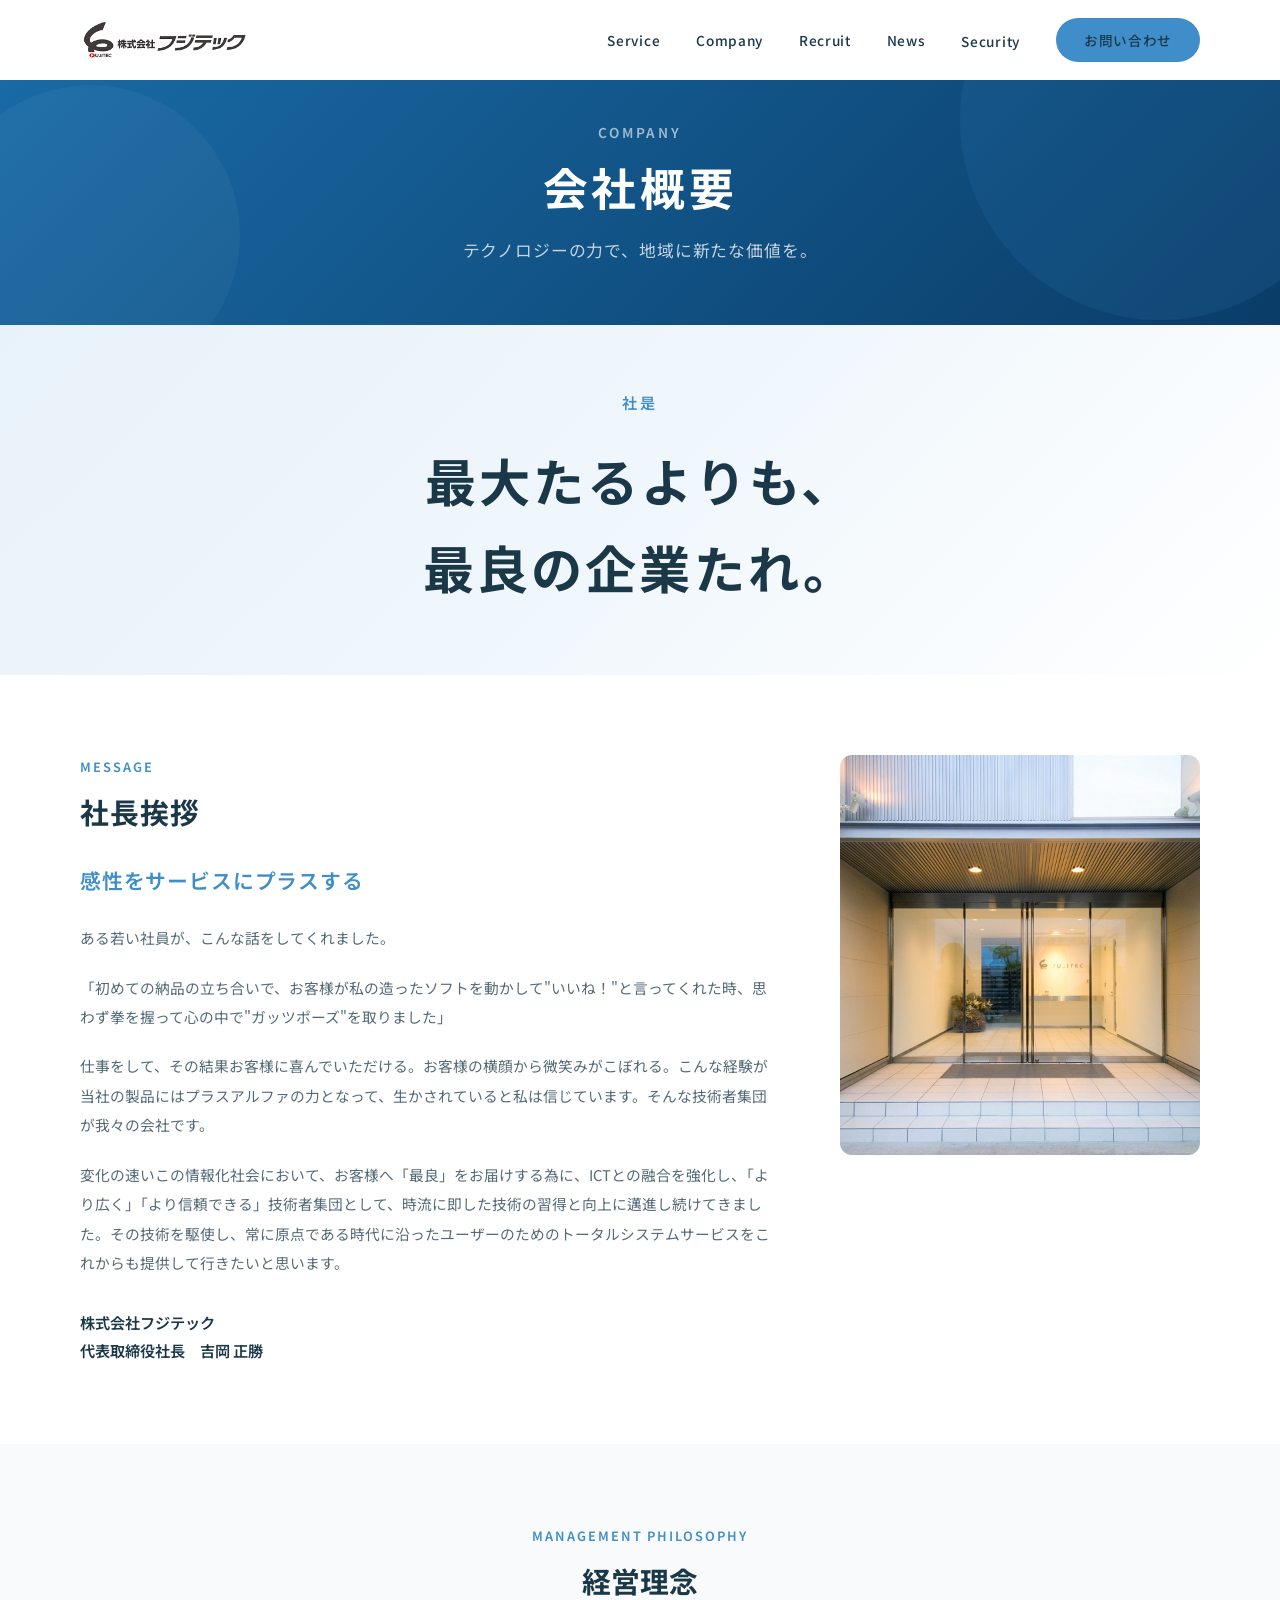
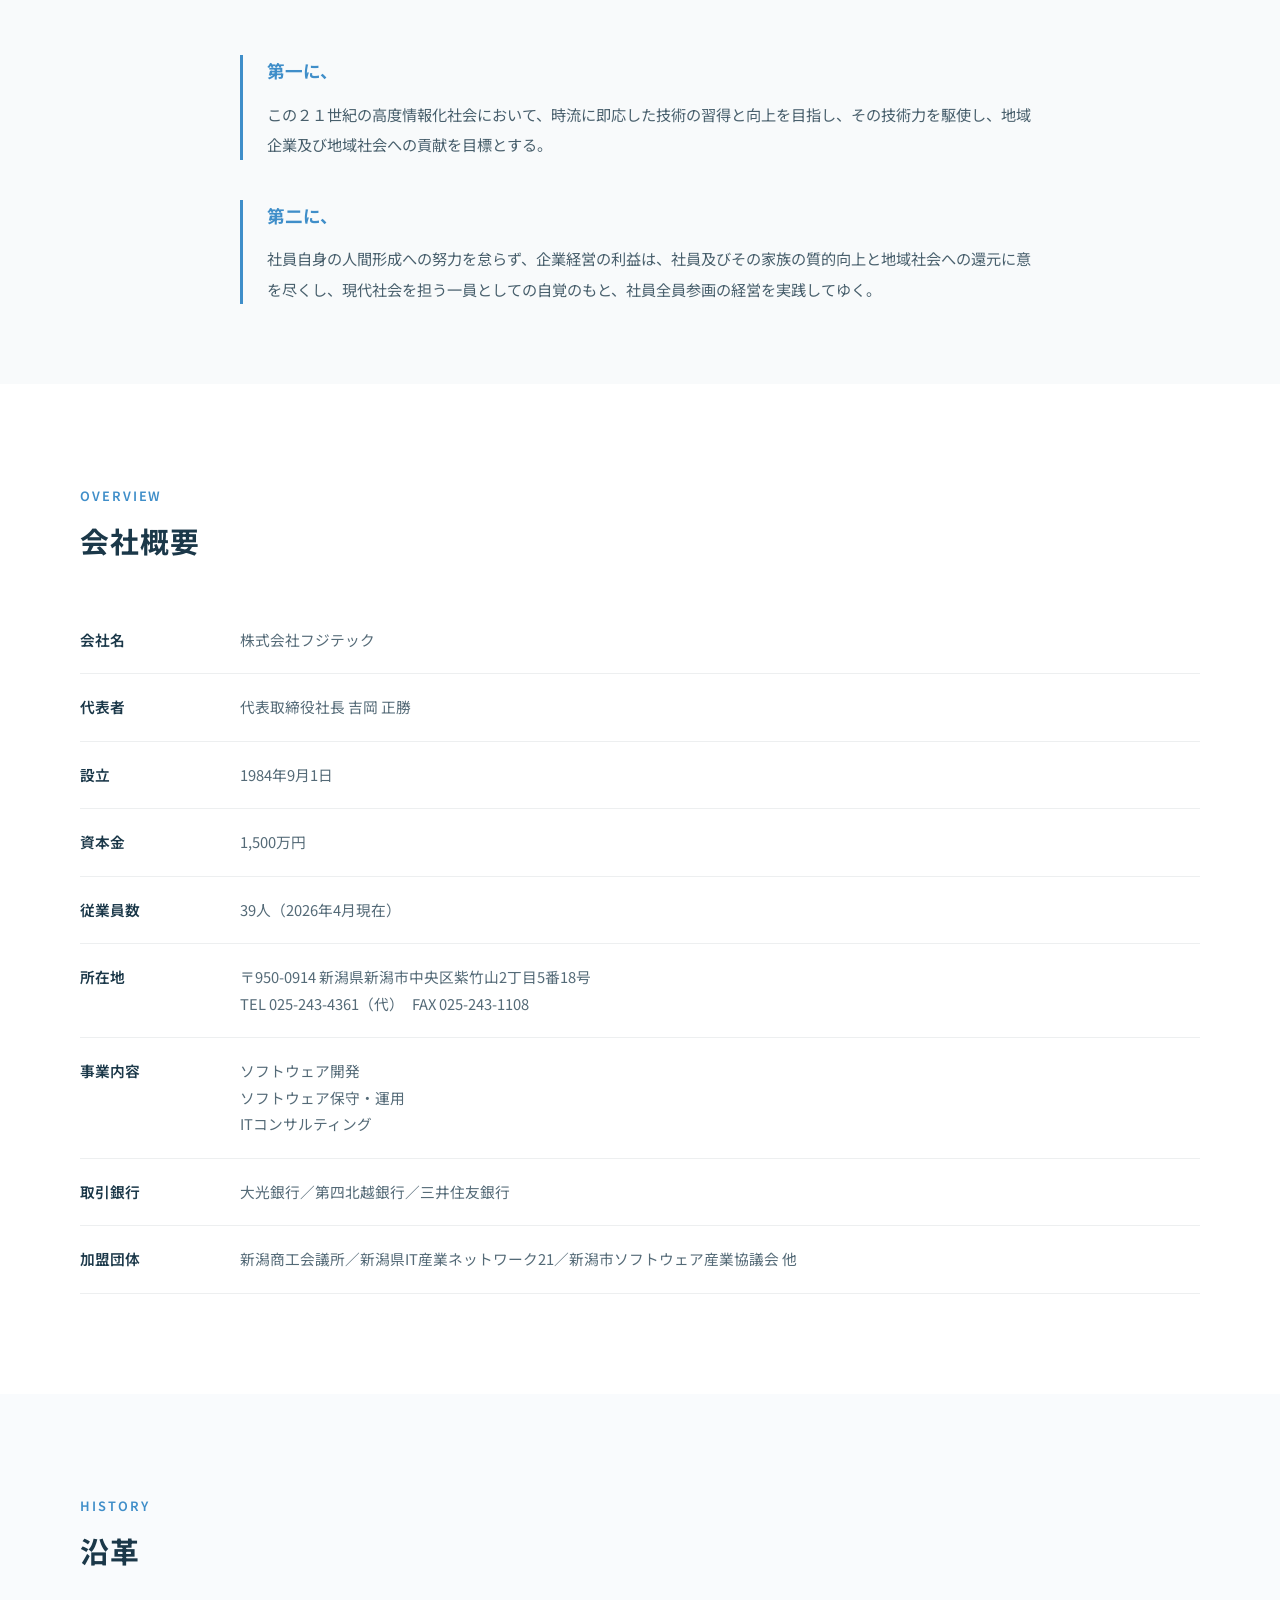
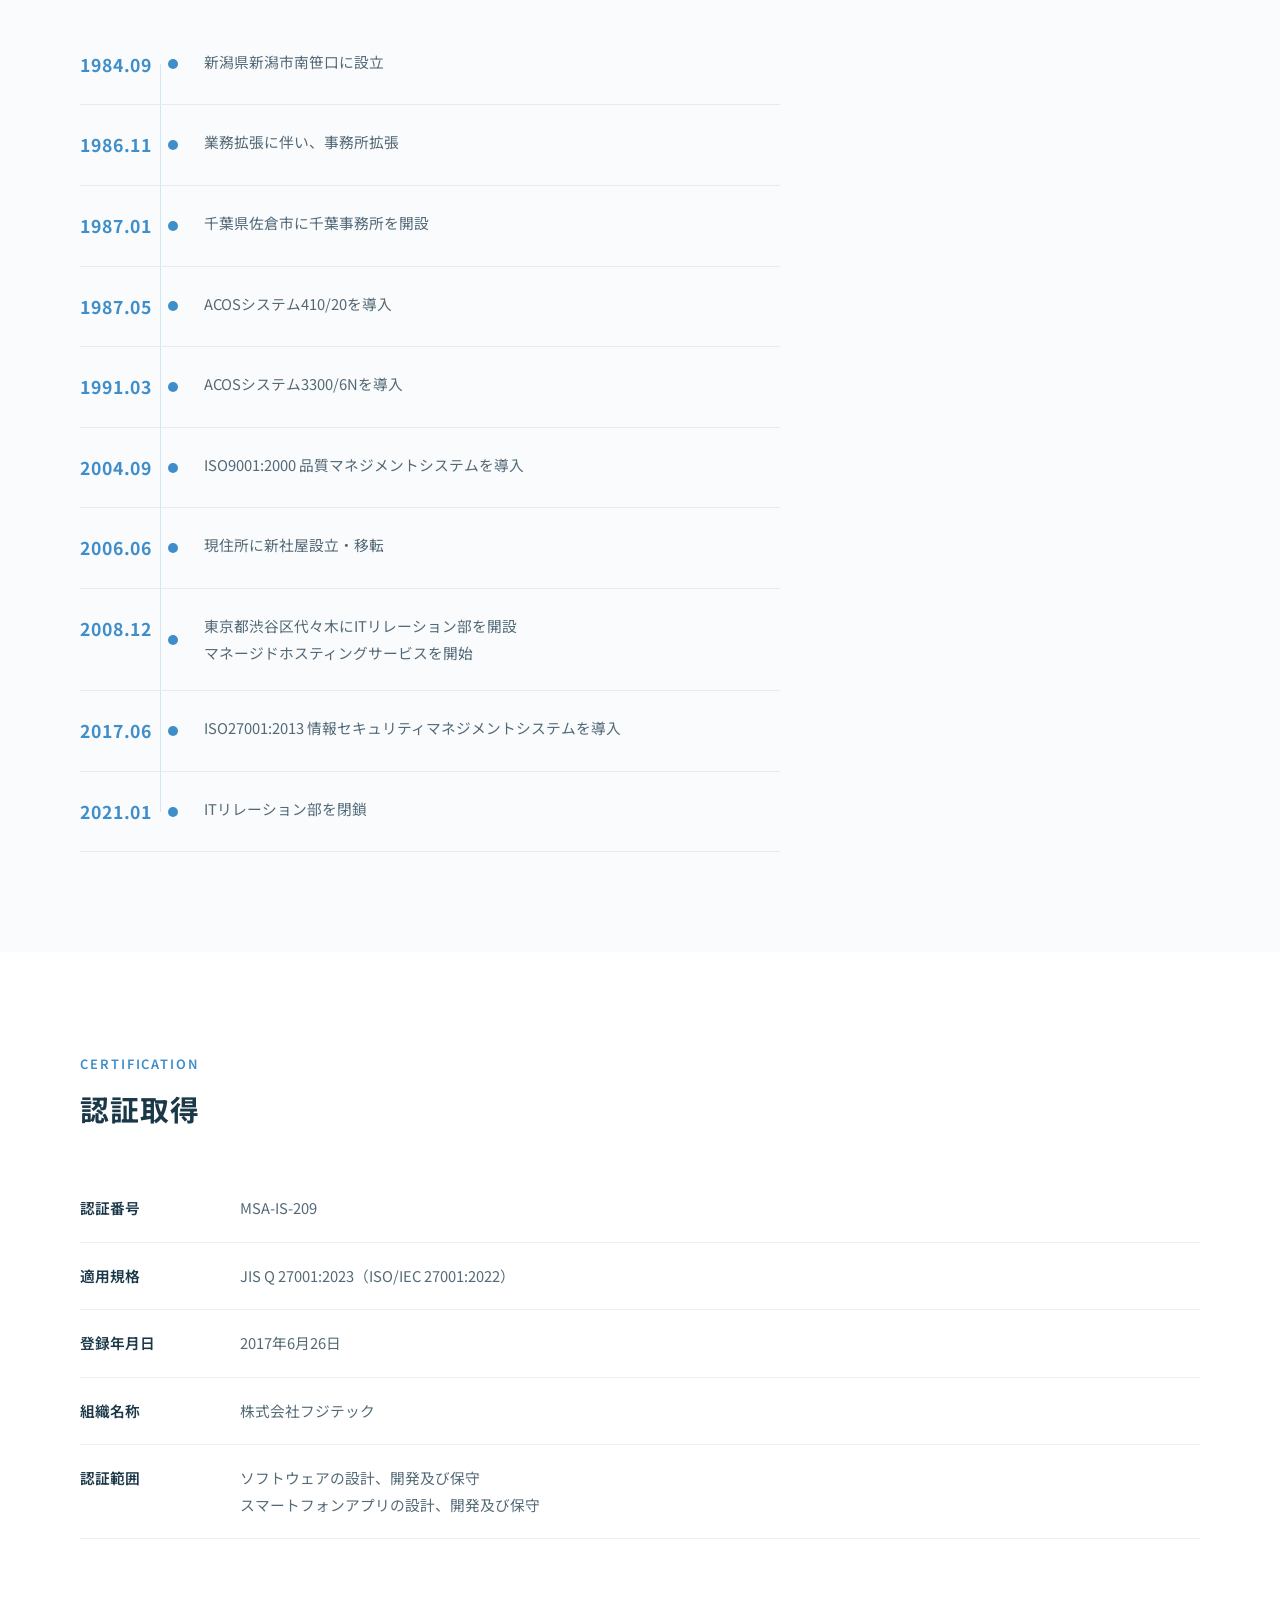
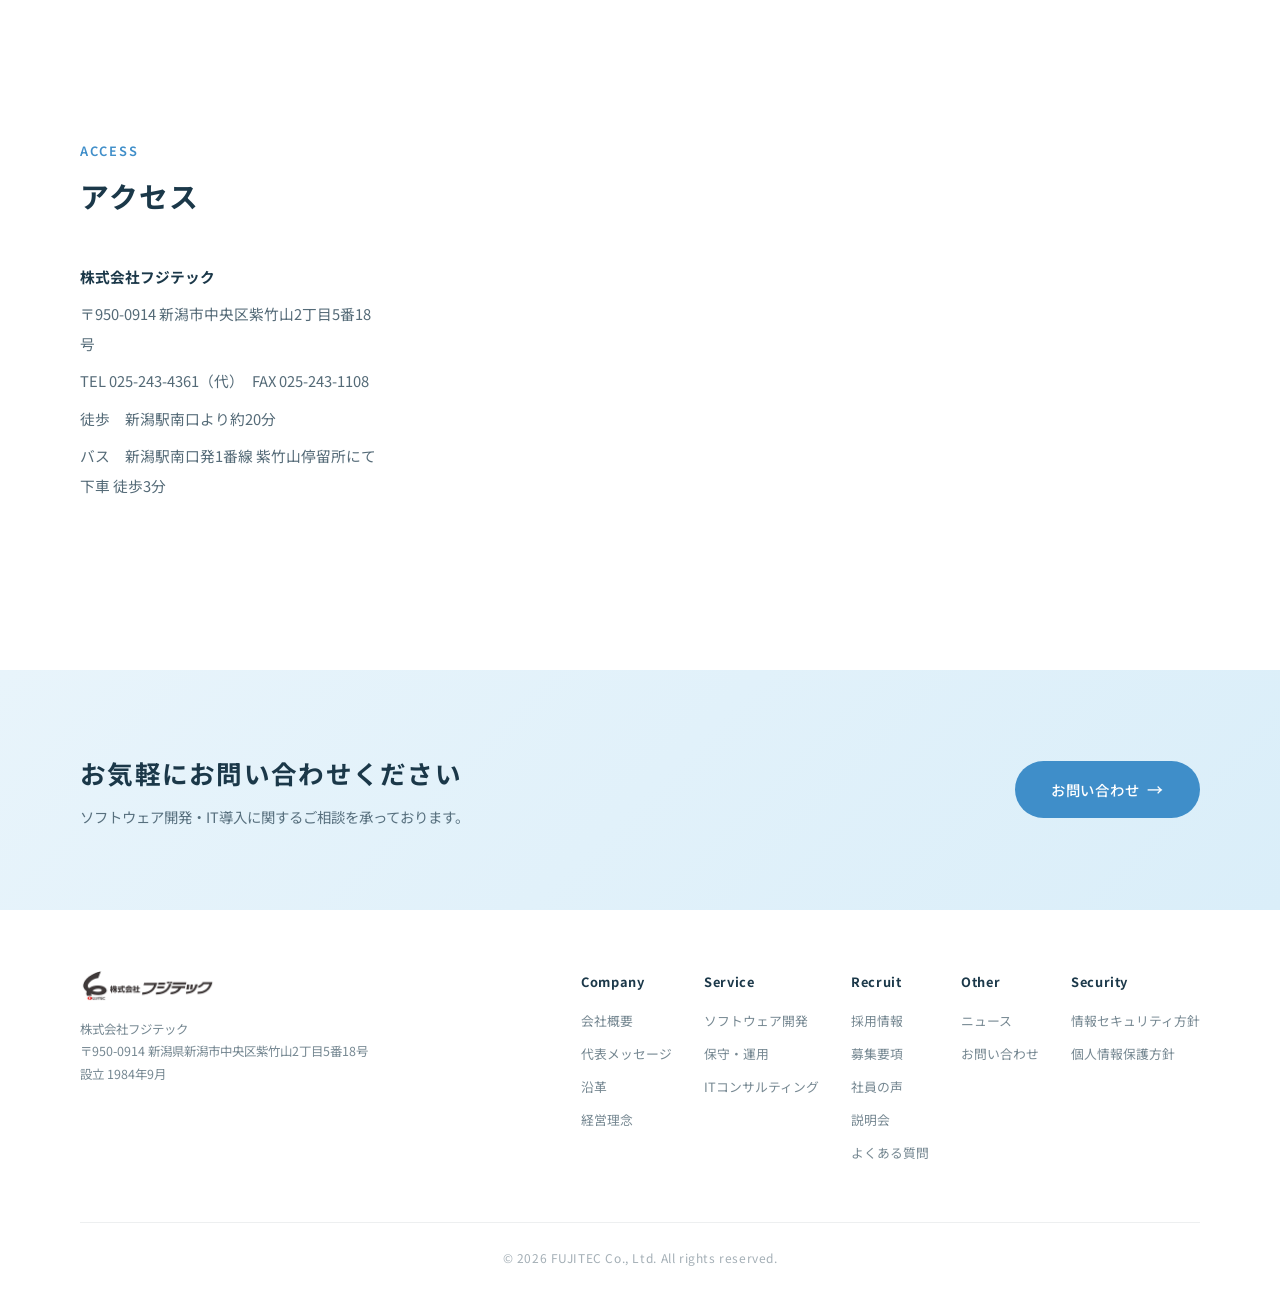
==== company.html @ 4497ef71 "Mobile menu: add close button (×) + overlay tap to close" ====
﻿<!DOCTYPE html>
<html lang="ja">
<head>
  <meta charset="UTF-8">
  <meta name="viewport" content="width=device-width, initial-scale=1.0">
  <title>会社概要｜株式会社フジテック</title>
  <meta name="description" content="株式会社フジテックの会社概要。1984年設立、新潟県新潟市を拠点にソフトウェア開発で地域社会に貢献しています。">

  <!-- Google Fonts -->
  <link rel="preconnect" href="https://fonts.googleapis.com">
  <link rel="preconnect" href="https://fonts.gstatic.com" crossorigin>
  <link href="https://fonts.googleapis.com/css2?family=Noto+Sans+JP:wght@300;400;500;700&display=swap" rel="stylesheet">

  <!-- Stylesheet -->
  <link rel="stylesheet" href="css/style.css?v=20260512">

  <!-- Favicon -->
  <link rel="icon" href="images/logo.png" type="image/png">
</head>
<body class="subpage">

  <!-- ========== Header ========== -->
  <header class="header is-scrolled">
    <div class="header-inner">
      <a href="index.html" class="header-logo">
        <img src="images/logo.png" alt="株式会社フジテック">
      </a>

      <nav class="header-nav">
        <a href="service.html">Service</a>
        <a href="company.html">Company</a>
        <a href="recruit.html">Recruit</a>
        <a href="news.html">News</a>
        <div class="nav-dropdown">
          <a href="security-policy.html" class="nav-dropdown-trigger">Security</a>
          <div class="nav-dropdown-menu">
            <a href="security-policy.html">情報セキュリティ方針</a>
            <a href="privacy-policy.html">個人情報保護方針</a>
          </div>
        </div>
        <a href="contact.html" class="header-contact">お問い合わせ</a>
      </nav>

      <button class="hamburger" aria-label="メニュー">
        <span></span>
        <span></span>
        <span></span>
      </button>
    </div>
  </header>

  <!-- Mobile Menu -->
  <div class="mobile-menu-overlay"></div>
  <div class="mobile-menu">
    <button class="mobile-menu-close" aria-label="閉じる">&times;</button>
    <a href="service.html">Service</a>
    <a href="company.html">Company</a>
    <a href="recruit.html">Recruit</a>
    <a href="news.html">News</a>
    <a href="security-policy.html">情報セキュリティ方針</a>
    <a href="privacy-policy.html">個人情報保護方針</a>
    <a href="contact.html">お問い合わせ</a>
  </div>

  <!-- ========== Page Hero ========== -->
  <section class="page-hero">
    <div class="page-hero-inner">
      <p class="page-hero-en">Company</p>
      <h1 class="page-hero-title">会社概要</h1>
      <p class="page-hero-sub">テクノロジーの力で、地域に新たな価値を。</p>
    </div>
  </section>

  <!-- ========== 社是 (Corporate Motto) ========== -->
  <section class="company-motto">
    <div class="inner">
      <div class="motto-content fade-in">
        <p class="motto-label">社是</p>
        <h2 class="motto-title">最大たるよりも、<br>最良の企業たれ。</h2>
      </div>
    </div>
  </section>

  <!-- ========== 社長挨拶 (CEO Message) ========== -->
  <section class="company-message" id="message">
    <div class="inner">
      <div class="message-layout fade-in">
        <div class="message-text">
          <p class="section-en">Message</p>
          <h2>社長挨拶</h2>
          <h3 class="message-catch">感性をサービスにプラスする</h3>
          <p class="message-body">ある若い社員が、こんな話をしてくれました。</p>
          <p class="message-body">「初めての納品の立ち合いで、お客様が私の造ったソフトを動かして"いいね！"と言ってくれた時、思わず拳を握って心の中で"ガッツポーズ"を取りました」</p>
          <p class="message-body">仕事をして、その結果お客様に喜んでいただける。お客様の横顔から微笑みがこぼれる。こんな経験が当社の製品にはプラスアルファの力となって、生かされていると私は信じています。そんな技術者集団が我々の会社です。</p>
          <p class="message-body">変化の速いこの情報化社会において、お客様へ「最良」をお届けする為に、ICTとの融合を強化し、「より広く」「より信頼できる」技術者集団として、時流に即した技術の習得と向上に邁進し続けてきました。その技術を駆使し、常に原点である時代に沿ったユーザーのためのトータルシステムサービスをこれからも提供して行きたいと思います。</p>
          <p class="message-name">株式会社フジテック<br>代表取締役社長　吉岡 正勝</p>
        </div>
        <div class="message-image">
          <img src="images/company.jpg" alt="代表取締役">
        </div>
      </div>
    </div>
  </section>

  <!-- ========== 経営理念 (Management Philosophy) ========== -->
  <section class="company-philosophy" id="philosophy">
    <div class="inner">
      <div class="philosophy-content fade-in">
        <p class="section-en">Management Philosophy</p>
        <h2>経営理念</h2>
        <div class="philosophy-body">
          <div class="philosophy-item">
            <p class="philosophy-num">第一に、</p>
            <p class="philosophy-text">この２１世紀の高度情報化社会において、時流に即応した技術の習得と向上を目指し、その技術力を駆使し、地域企業及び地域社会への貢献を目標とする。</p>
          </div>
          <div class="philosophy-item">
            <p class="philosophy-num">第二に、</p>
            <p class="philosophy-text">社員自身の人間形成への努力を怠らず、企業経営の利益は、社員及びその家族の質的向上と地域社会への還元に意を尽くし、現代社会を担う一員としての自覚のもと、社員全員参画の経営を実践してゆく。</p>
          </div>
        </div>
      </div>
    </div>
  </section>

  <!-- ========== Company Overview Table ========== -->
  <section class="company-overview">
    <div class="inner">
      <div class="overview-content fade-in">
        <p class="section-en">Overview</p>
        <h2>会社概要</h2>
        <table class="overview-table">
          <tbody>
            <tr>
              <th>会社名</th>
              <td>株式会社フジテック</td>
            </tr>
            <tr>
              <th>代表者</th>
              <td>代表取締役社長 吉岡 正勝</td>
            </tr>
            <tr>
              <th>設立</th>
              <td>1984年9月1日</td>
            </tr>
            <tr>
              <th>資本金</th>
              <td>1,500万円</td>
            </tr>
            <tr>
              <th>従業員数</th>
              <td>39人（2026年4月現在）</td>
            </tr>
            <tr>
              <th>所在地</th>
              <td>〒950-0914 新潟県新潟市中央区紫竹山2丁目5番18号<br>TEL 025-243-4361（代）　FAX 025-243-1108</td>
            </tr>
            <tr>
              <th>事業内容</th>
              <td>
                ソフトウェア開発<br>
                ソフトウェア保守・運用<br>
                ITコンサルティング
              </td>
            </tr>
            <tr>
              <th>取引銀行</th>
              <td>大光銀行／第四北越銀行／三井住友銀行</td>
            </tr>
            <tr>
              <th>加盟団体</th>
              <td>新潟商工会議所／新潟県IT産業ネットワーク21／新潟市ソフトウェア産業協議会 他</td>
            </tr>
          </tbody>
        </table>
      </div>
    </div>
  </section>

  <!-- ========== History ========== -->
  <section class="company-history" id="history">
    <div class="inner">
      <div class="history-content fade-in">
        <p class="section-en">History</p>
        <h2>沿革</h2>
        <div class="history-timeline">
          <div class="timeline-item">
            <div class="timeline-year">1984.09</div>
            <div class="timeline-text">新潟県新潟市南笹口に設立</div>
          </div>
          <div class="timeline-item">
            <div class="timeline-year">1986.11</div>
            <div class="timeline-text">業務拡張に伴い、事務所拡張</div>
          </div>
          <div class="timeline-item">
            <div class="timeline-year">1987.01</div>
            <div class="timeline-text">千葉県佐倉市に千葉事務所を開設</div>
          </div>
          <div class="timeline-item">
            <div class="timeline-year">1987.05</div>
            <div class="timeline-text">ACOSシステム410/20を導入</div>
          </div>
          <div class="timeline-item">
            <div class="timeline-year">1991.03</div>
            <div class="timeline-text">ACOSシステム3300/6Nを導入</div>
          </div>
          <div class="timeline-item">
            <div class="timeline-year">2004.09</div>
            <div class="timeline-text">ISO9001:2000 品質マネジメントシステムを導入</div>
          </div>
          <div class="timeline-item">
            <div class="timeline-year">2006.06</div>
            <div class="timeline-text">現住所に新社屋設立・移転</div>
          </div>
          <div class="timeline-item">
            <div class="timeline-year">2008.12</div>
            <div class="timeline-text">東京都渋谷区代々木にITリレーション部を開設<br>マネージドホスティングサービスを開始</div>
          </div>
          <div class="timeline-item">
            <div class="timeline-year">2017.06</div>
            <div class="timeline-text">ISO27001:2013 情報セキュリティマネジメントシステムを導入</div>
          </div>
          <div class="timeline-item">
            <div class="timeline-year">2021.01</div>
            <div class="timeline-text">ITリレーション部を閉鎖</div>
          </div>
        </div>
      </div>
    </div>
  </section>

  <!-- ========== Certification ========== -->
  <section class="company-overview" id="certification">
    <div class="inner">
      <div class="overview-content fade-in">
        <p class="section-en">Certification</p>
        <h2>認証取得</h2>
        <table class="overview-table">
          <tbody>
            <tr>
              <th>認証番号</th>
              <td>MSA-IS-209</td>
            </tr>
            <tr>
              <th>適用規格</th>
              <td>JIS Q 27001:2023（ISO/IEC 27001:2022）</td>
            </tr>
            <tr>
              <th>登録年月日</th>
              <td>2017年6月26日</td>
            </tr>
            <tr>
              <th>組織名称</th>
              <td>株式会社フジテック</td>
            </tr>
            <tr>
              <th>認証範囲</th>
              <td>ソフトウェアの設計、開発及び保守<br>スマートフォンアプリの設計、開発及び保守</td>
            </tr>
          </tbody>
        </table>
      </div>
    </div>
  </section>

  <!-- ========== Access ========== -->
  <section class="company-access" id="access">
    <div class="inner">
      <div class="access-content fade-in">
        <p class="section-en">Access</p>
        <h2>アクセス</h2>
        <div class="access-layout">
          <div class="access-info">
            <p><strong>株式会社フジテック</strong></p>
            <p>〒950-0914 新潟市中央区紫竹山2丁目5番18号</p>
            <p>TEL 025-243-4361（代）　FAX 025-243-1108</p>
            <p>徒歩　新潟駅南口より約20分</p>
            <p>バス　新潟駅南口発1番線 紫竹山停留所にて下車 徒歩3分</p>
          </div>
          <div class="access-map">
            <iframe src="https://www.google.com/maps?q=%E6%A0%AA%E5%BC%8F%E4%BC%9A%E7%A4%BE%E3%83%95%E3%82%B8%E3%83%86%E3%83%83%E3%82%AF+%E6%96%B0%E6%BD%9F%E7%9C%8C%E6%96%B0%E6%BD%9F%E5%B8%82%E4%B8%AD%E5%A4%AE%E5%8C%BA%E7%B4%AB%E7%AB%B9%E5%B1%B12%E4%B8%81%E7%9B%AE5-18&output=embed&z=16" width="100%" height="300" style="border:0;" allowfullscreen="" loading="lazy" referrerpolicy="no-referrer-when-downgrade"></iframe>
          </div>
        </div>
      </div>
    </div>
  </section>

  <!-- ========== Contact CTA ========== -->
  <section class="section-contact">
    <div class="inner">
      <div class="contact-inner fade-in">
        <div class="contact-text">
          <h2>お気軽にお問い合わせください</h2>
          <p>ソフトウェア開発・IT導入に関するご相談を承っております。</p>
        </div>
        <a href="contact.html" class="btn-primary">お問い合わせ</a>
      </div>
    </div>
  </section>

  <!-- ========== Footer ========== -->
  <footer class="footer">
    <div class="inner">
      <div class="footer-top">
        <div class="footer-left">
          <div class="footer-logo">
            <a href="index.html"><img src="images/logo.png" alt="株式会社フジテック"></a>
          </div>
          <p class="footer-company-info">
            株式会社フジテック<br>
            〒950-0914 新潟県新潟市中央区紫竹山2丁目5番18号<br>
            設立 1984年9月
          </p>

        </div>
        <div class="footer-nav">
          <div class="footer-nav-col">
            <h4>Company</h4>
            <a href="company.html">会社概要</a>
            <a href="company.html#message">代表メッセージ</a>
            <a href="company.html#history">沿革</a>
            <a href="company.html#philosophy">経営理念</a>
          </div>
          <div class="footer-nav-col">
            <h4>Service</h4>
            <a href="service.html#dev">ソフトウェア開発</a>
            <a href="service.html#maintenance">保守・運用</a>
            <a href="service.html#consulting">ITコンサルティング</a>
          </div>
          <div class="footer-nav-col">
            <h4>Recruit</h4>
            <a href="recruit.html">採用情報</a>
            <a href="recruit.html#positions">募集要項</a>
            <a href="recruit.html#interview">社員の声</a>
            <a href="recruit.html#careers">説明会</a>
            <a href="recruit.html#faq">よくある質問</a>
          </div>
          <div class="footer-nav-col">
            <h4>Other</h4>
            <a href="news.html">ニュース</a>
            <a href="contact.html">お問い合わせ</a>
          </div>
          <div class="footer-nav-col">
            <h4>Security</h4>
            <a href="security-policy.html">情報セキュリティ方針</a>
            <a href="privacy-policy.html">個人情報保護方針</a>
          </div>
        </div>
      </div>
      <div class="footer-bottom">
        <p>&copy; 2026 FUJITEC Co., Ltd. All rights reserved.</p>
      </div>
    </div>
  </footer>

  <!-- JS -->
  <script src="js/main.js"></script>
</body>
</html>
---- css/style.css ----
/* ============================================
   FJテック（株式会社フジテック）HP リニューアル
   Design Reference: SynX (https://www.synx.co.jp)
   Light theme — white base + blue gradients
   ============================================ */

/* ---------- Reset & Base ---------- */
*,
*::before,
*::after {
  margin: 0;
  padding: 0;
  box-sizing: border-box;
}

html {
  scroll-behavior: smooth;
  font-size: 16px;
}

body {
  font-family: 'Noto Sans JP', sans-serif;
  color: rgb(27, 56, 73);
  background: #fff;
  line-height: 1.8;
  overflow-x: hidden;
  -webkit-font-smoothing: antialiased;
  -moz-osx-font-smoothing: grayscale;
}

a {
  text-decoration: none;
  color: inherit;
  transition: opacity 0.3s;
}

a:hover {
  opacity: 0.7;
}

img {
  max-width: 100%;
  height: auto;
  display: block;
}

ul {
  list-style: none;
}

/* ---------- Utility ---------- */
.inner {
  max-width: 1200px;
  margin: 0 auto;
  padding: 0 40px;
}

.section-en {
  font-size: 0.8rem;
  font-weight: 600;
  letter-spacing: 0.15em;
  text-transform: uppercase;
  color: rgb(63, 142, 201);
  margin-bottom: 8px;
}

.btn-primary {
  display: inline-flex;
  align-items: center;
  gap: 8px;
  padding: 14px 36px;
  background: rgb(63, 142, 201);
  color: #fff;
  border-radius: 40px;
  font-size: 0.9rem;
  font-weight: 500;
  border: none;
  cursor: pointer;
  transition: background 0.3s, transform 0.3s;
  letter-spacing: 0.05em;
}

.btn-primary:hover {
  background: rgb(40, 115, 175);
  opacity: 1;
  transform: translateY(-2px);
}

.btn-primary::after {
  content: '→';
  font-size: 1rem;
  transition: transform 0.3s;
}

.btn-primary:hover::after {
  transform: translateX(4px);
}

.btn-outline {
  display: inline-flex;
  align-items: center;
  gap: 8px;
  padding: 12px 32px;
  background: transparent;
  color: #fff;
  border: 1.5px solid #fff;
  border-radius: 40px;
  font-size: 0.9rem;
  font-weight: 500;
  cursor: pointer;
  transition: background 0.3s, transform 0.3s;
  letter-spacing: 0.05em;
}

.btn-outline:hover {
  background: rgba(255, 255, 255, 0.15);
  opacity: 1;
  transform: translateY(-2px);
}

.btn-outline::after {
  content: '→';
  font-size: 1rem;
  transition: transform 0.3s;
}

.btn-outline:hover::after {
  transform: translateX(4px);
}

/* ---------- Scroll Animations ---------- */
.fade-in {
  opacity: 0;
  transform: translateY(40px);
  transition: opacity 0.8s ease, transform 0.8s ease;
}

.fade-in.is-visible {
  opacity: 1;
  transform: translateY(0);
}

.fade-in-left {
  opacity: 0;
  transform: translateX(-40px);
  transition: opacity 0.8s ease, transform 0.8s ease;
}

.fade-in-left.is-visible {
  opacity: 1;
  transform: translateX(0);
}

.fade-in-right {
  opacity: 0;
  transform: translateX(40px);
  transition: opacity 0.8s ease, transform 0.8s ease;
}

.fade-in-right.is-visible {
  opacity: 1;
  transform: translateX(0);
}

/* ---------- Header ---------- */
.header {
  position: fixed;
  top: 0;
  left: 0;
  width: 100%;
  z-index: 1000;
  background: #ffffff;
  transition: box-shadow 0.4s;
  padding: 0;
}

.header.is-scrolled {
  background: #ffffff;
  box-shadow: 0 1px 12px rgba(0, 0, 0, 0.06);
}

.header-inner {
  max-width: 1200px;
  margin: 0 auto;
  padding: 0 40px;
  display: flex;
  align-items: center;
  justify-content: space-between;
  height: 80px;
}

.header-logo img {
  height: 40px;
  width: auto;
  max-width: 220px;
}

.header-nav {
  display: flex;
  align-items: center;
  gap: 36px;
}

.header-nav a {
  font-size: 0.85rem;
  font-weight: 500;
  color: rgb(27, 56, 73);
  letter-spacing: 0.05em;
  position: relative;
}

.header-nav a::after {
  content: '';
  position: absolute;
  bottom: -4px;
  left: 0;
  width: 0;
  height: 2px;
  background: rgb(63, 142, 201);
  transition: width 0.3s;
}

.header-nav a:hover::after {
  width: 100%;
}

.header-nav a:hover {
  opacity: 1;
}

/* Nav Dropdown */
.nav-dropdown {
  position: relative;
}

.nav-dropdown-trigger {
  cursor: pointer;
}

.nav-dropdown-menu {
  position: absolute;
  top: 100%;
  left: 50%;
  transform: translateX(-50%);
  background: #ffffff;
  border-radius: 8px;
  box-shadow: 0 8px 32px rgba(27, 56, 73, 0.12);
  padding: 8px 0;
  min-width: 200px;
  opacity: 0;
  visibility: hidden;
  transition: opacity 0.25s, visibility 0.25s;
  z-index: 1000;
  margin-top: 8px;
}

.nav-dropdown-menu::before {
  content: '';
  position: absolute;
  top: -8px;
  left: 0;
  right: 0;
  height: 8px;
}

.nav-dropdown:hover .nav-dropdown-menu {
  opacity: 1;
  visibility: visible;
}

.nav-dropdown-menu a {
  display: block;
  padding: 10px 20px;
  font-size: 0.82rem;
  color: rgb(27, 56, 73);
  white-space: nowrap;
  transition: background 0.2s;
}

.nav-dropdown-menu a::after {
  display: none;
}

.nav-dropdown-menu a:hover {
  background: rgba(63, 142, 201, 0.06);
  color: rgb(63, 142, 201);
}

.header-contact {
  padding: 10px 28px;
  background: rgb(63, 142, 201);
  color: #fff;
  border-radius: 30px;
  font-size: 0.85rem;
  font-weight: 500;
  letter-spacing: 0.05em;
  transition: background 0.3s, transform 0.3s;
}

.header-contact:hover {
  background: rgb(40, 115, 175);
  opacity: 1;
  transform: translateY(-1px);
}

/* Hamburger */
.hamburger {
  display: none;
  flex-direction: column;
  gap: 6px;
  cursor: pointer;
  width: 28px;
  background: none;
  border: none;
  padding: 4px 0;
  z-index: 1100;
}

.hamburger span {
  display: block;
  width: 100%;
  height: 2px;
  background: rgb(27, 56, 73);
  border-radius: 2px;
  transition: transform 0.3s, opacity 0.3s;
}

.hamburger.is-active span:nth-child(1) {
  transform: translateY(8px) rotate(45deg);
}

.hamburger.is-active span:nth-child(2) {
  opacity: 0;
}

.hamburger.is-active span:nth-child(3) {
  transform: translateY(-8px) rotate(-45deg);
}

/* Mobile menu */
/* Mobile Menu Overlay */
.mobile-menu-overlay {
  display: none;
  position: fixed;
  top: 0;
  left: 0;
  width: 100%;
  height: 100vh;
  background: rgba(0, 0, 0, 0.3);
  z-index: 1040;
  opacity: 0;
  transition: opacity 0.3s;
}

.mobile-menu-overlay.is-open {
  display: block;
  opacity: 1;
}

.mobile-menu {
  display: none;
  position: fixed;
  top: 0;
  left: 0;
  width: 100%;
  height: 100vh;
  background: rgba(255, 255, 255, 0.98);
  z-index: 1050;
  flex-direction: column;
  align-items: center;
  justify-content: center;
  gap: 32px;
  opacity: 0;
  pointer-events: none;
  transition: opacity 0.4s;
}

.mobile-menu.is-open {
  display: flex;
  opacity: 1;
  pointer-events: auto;
}

.mobile-menu-close {
  position: absolute;
  top: 20px;
  right: 24px;
  background: none;
  border: none;
  font-size: 2.4rem;
  color: rgb(27, 56, 73);
  cursor: pointer;
  line-height: 1;
  padding: 8px;
  transition: opacity 0.2s;
}

.mobile-menu-close:hover {
  opacity: 0.6;
}

.mobile-menu a {
  font-size: 1.1rem;
  font-weight: 500;
  color: rgb(27, 56, 73);
  letter-spacing: 0.1em;
}

/* ---------- Hero (SynX Clone) ---------- */
.hero {
  position: relative;
  width: 100%;
  height: 100vh;
  min-height: 600px;
  max-height: 900px;
  display: flex;
  flex-direction: column;
  justify-content: center;
  overflow: hidden;
  background: #ffffff;
  z-index: 1;
}

/* Wave background image (SynX: right-aligned, behind text) */
.hero-wave-wrap {
  position: absolute;
  top: 5%;
  right: -5%;
  width: 85%;
  height: 85%;
  z-index: -1;
  overflow: hidden;
}

.hero-wave-img {
  width: 100%;
  height: 100%;
  object-fit: contain;
  object-position: right center;
  opacity: 0.55;
}

/* White mask sliding to reveal wave (left → right) */
.hero-wave-mask {
  position: absolute;
  top: 0;
  left: 0;
  width: 100%;
  height: 100%;
  background: #ffffff;
  transform-origin: right center;
  animation: waveMaskReveal 2s cubic-bezier(0.22, 0.61, 0.36, 1) 0.3s forwards;
}

@keyframes waveMaskReveal {
  from { transform: scaleX(1); }
  to { transform: scaleX(0); }
}

/* Logo wind reveal (left → right wipe, like SynX kv_logo video) */
.hero-logo-wind {
  position: absolute;
  top: 12%;
  left: 80px;
  width: 280px;
  z-index: 2;
  overflow: hidden;
  clip-path: inset(0 100% 0 0);
  animation: logoWindReveal 0.8s cubic-bezier(0.25, 0.46, 0.45, 0.94) 0.3s forwards;
}

.hero-logo-wind-img {
  width: 100%;
  height: auto;
}

@keyframes logoWindReveal {
  0% { clip-path: inset(0 100% 0 0); }
  100% { clip-path: inset(0 0% 0 0); }
}

/* Middle: Title + English */
.hero-middle {
  padding: 0 80px;
}

.hero-title {
  font-size: clamp(2.4rem, 4vw, 3.6rem);
  font-weight: 700;
  line-height: 1.7;
  letter-spacing: 0.04em;
  color: rgb(27, 56, 73);
  opacity: 0;
  transform: translateY(20px);
  animation: fadeInUp 1s ease-out 1.2s forwards;
}

.hero-en {
  margin-top: 16px;
  font-size: clamp(0.9rem, 1.5vw, 1.4rem);
  font-weight: 400;
  letter-spacing: 0.06em;
  color: rgb(63, 142, 201);
  opacity: 0;
  transform: translateX(-10px);
  animation: fadeInLeft 1s ease-out 1.8s forwards;
}

@keyframes fadeInUp {
  from { opacity: 0; transform: translateY(20px); }
  to { opacity: 1; transform: translateY(0); }
}

@keyframes fadeInLeft {
  from { opacity: 0; transform: translateX(-10px); }
  to { opacity: 1; transform: translateX(0); }
}

/* Bottom: Scroll area (left-aligned like SynX) */
.hero-bottom {
  position: absolute;
  bottom: 48px;
  left: 80px;
}

.hero-scroll-area {
  display: flex;
  align-items: center;
  gap: 12px;
  opacity: 0;
  animation: fadeInUp 0.8s ease-out 2.2s forwards;
}

.hero-scroll-arrow {
  width: 14px;
  height: 14px;
  border-right: 2px solid rgb(63, 142, 201);
  border-bottom: 2px solid rgb(63, 142, 201);
  transform: rotate(45deg);
  animation: scrollBounce 2s ease-in-out infinite;
}

@keyframes scrollBounce {
  0%, 100% { transform: rotate(45deg) translateY(-2px); }
  50% { transform: rotate(45deg) translateY(4px); }
}

.hero-scroll-text {
  font-size: 0.75rem;
  letter-spacing: 0.12em;
  color: rgb(63, 142, 201);
  font-weight: 500;
}

/* Hero responsive */
@media (max-width: 768px) {
  .hero-middle {
    padding: 0 24px;
  }
  .hero-bottom {
    left: 24px;
    bottom: 32px;
  }
  .hero-wave-wrap {
    width: 110%;
    right: -15%;
    top: 10%;
  }
  .hero-logo-wind {
    left: 24px;
    width: 180px;
    top: 10%;
  }
}

/* ---------- Service Section ---------- */
.section-service {
  padding: 140px 0;
  background: #fff;
}

.service-layout {
  display: flex;
  gap: 80px;
  align-items: flex-start;
}

.service-left {
  flex: 0 0 280px;
  position: sticky;
  top: 120px;
}

.service-left .section-en {
  font-size: 0.75rem;
  margin-bottom: 4px;
}

.service-left h2 {
  font-size: 3rem;
  font-weight: 700;
  letter-spacing: 0.05em;
  line-height: 1.2;
  color: rgb(27, 56, 73);
  margin-bottom: 32px;
}

.service-right {
  flex: 1;
}

.service-item {
  padding: 40px 0;
  border-bottom: 1px solid rgba(27, 56, 73, 0.1);
}

.service-item:first-child {
  padding-top: 0;
}

.service-item .service-num {
  font-size: 0.75rem;
  font-weight: 600;
  color: rgb(63, 142, 201);
  letter-spacing: 0.1em;
  margin-bottom: 12px;
}

.service-item h3 {
  font-size: 1.3rem;
  font-weight: 700;
  margin-bottom: 12px;
  color: rgb(27, 56, 73);
  letter-spacing: 0.03em;
}

.service-item p {
  font-size: 0.9rem;
  color: rgba(27, 56, 73, 0.7);
  line-height: 1.9;
}

/* ---------- Company Section ---------- */
.section-company {
  padding: 140px 0 100px;
  background: linear-gradient(135deg, #1a6ca8 0%, #0d4a7a 40%, #0a3d68 100%);
  color: #fff;
  position: relative;
  overflow: hidden;
}

.section-company::before {
  content: '';
  position: absolute;
  top: -100px;
  right: -100px;
  width: 500px;
  height: 500px;
  border-radius: 50%;
  background: rgba(63, 142, 201, 0.15);
  pointer-events: none;
}

.company-top {
  display: flex;
  gap: 60px;
  align-items: flex-start;
  margin-bottom: 80px;
}

.company-top-left {
  flex: 1;
}

.company-top-left .section-en {
  color: rgba(255, 255, 255, 0.6);
}

.company-top-left h2 {
  font-size: 2.2rem;
  font-weight: 700;
  line-height: 1.6;
  letter-spacing: 0.06em;
  margin-bottom: 8px;
}

.company-top-right {
  flex: 1;
  padding-top: 16px;
}

.company-top-right p {
  font-size: 0.9rem;
  line-height: 2;
  color: rgba(255, 255, 255, 0.85);
  margin-bottom: 32px;
}

.company-images {
  display: grid;
  grid-template-columns: 1fr 1fr;
  gap: 24px;
}

.company-images img {
  width: 100%;
  height: 280px;
  object-fit: cover;
  border-radius: 8px;
}

/* ---------- Recruit Section ---------- */
.section-recruit {
  padding: 140px 0;
  background: #fff;
}

.recruit-layout {
  display: flex;
  gap: 60px;
  align-items: flex-start;
}

.recruit-left {
  flex: 1;
}

.recruit-left .section-en {
  font-size: 0.75rem;
  margin-bottom: 4px;
}

.recruit-left h2 {
  font-size: 3rem;
  font-weight: 700;
  letter-spacing: 0.05em;
  line-height: 1.2;
  color: rgb(27, 56, 73);
  margin-bottom: 8px;
}

.recruit-left .recruit-catch {
  font-size: 1.6rem;
  font-weight: 700;
  line-height: 1.7;
  letter-spacing: 0.05em;
  margin-bottom: 20px;
  color: rgb(27, 56, 73);
}

.recruit-left .recruit-desc {
  font-size: 0.9rem;
  line-height: 2;
  color: rgba(27, 56, 73, 0.7);
  margin-bottom: 36px;
}

.recruit-photos {
  flex: 1;
  display: grid;
  grid-template-columns: 1fr 1fr;
  grid-template-rows: auto auto;
  gap: 16px;
}

.recruit-photos .photo-main {
  grid-column: 1 / -1;
  border-radius: 8px;
  overflow: hidden;
}

.recruit-photos .photo-main img {
  width: 100%;
  height: 320px;
  object-fit: cover;
}

.recruit-photos .photo-sub {
  border-radius: 8px;
  overflow: hidden;
}

.recruit-photos .photo-sub img {
  width: 100%;
  height: 200px;
  object-fit: cover;
}

/* ---------- News Section ---------- */
.section-news {
  padding: 120px 0;
  background: #f9fbfd;
}

.news-header {
  display: flex;
  align-items: flex-end;
  justify-content: space-between;
  margin-bottom: 48px;
}

.news-header-left .section-en {
  font-size: 0.75rem;
  margin-bottom: 4px;
}

.news-header-left h2 {
  font-size: 3rem;
  font-weight: 700;
  letter-spacing: 0.05em;
  color: rgb(27, 56, 73);
}

.news-grid {
  display: grid;
  grid-template-columns: repeat(3, 1fr);
  gap: 32px;
}

.news-card {
  background: #fff;
  border-radius: 12px;
  padding: 32px 28px;
  transition: transform 0.3s, box-shadow 0.3s;
  cursor: pointer;
}

.news-card:hover {
  transform: translateY(-4px);
  box-shadow: 0 8px 32px rgba(0, 0, 0, 0.06);
}

.news-card .news-date {
  font-size: 0.8rem;
  color: rgba(27, 56, 73, 0.5);
  letter-spacing: 0.05em;
  margin-bottom: 12px;
}

.news-card .news-tag {
  display: inline-block;
  padding: 3px 14px;
  border-radius: 20px;
  font-size: 0.7rem;
  font-weight: 600;
  letter-spacing: 0.05em;
  margin-bottom: 16px;
  background: rgba(63, 142, 201, 0.1);
  color: rgb(63, 142, 201);
}

.news-card .news-tag.tag-info {
  background: rgba(63, 142, 201, 0.1);
  color: rgb(63, 142, 201);
}

.news-card .news-tag.tag-update {
  background: rgba(40, 167, 69, 0.1);
  color: rgb(40, 140, 65);
}

.news-card .news-tag.tag-event {
  background: rgba(255, 165, 0, 0.1);
  color: rgb(200, 130, 0);
}

.news-card .news-title {
  font-size: 0.95rem;
  font-weight: 600;
  line-height: 1.7;
  color: rgb(27, 56, 73);
}

/* ---------- Contact CTA Section ---------- */
.section-contact {
  padding: 80px 0;
  background: linear-gradient(135deg, #e8f4fb 0%, #daeef9 100%);
}

.contact-inner {
  display: flex;
  align-items: center;
  justify-content: space-between;
  gap: 40px;
}

.contact-text h2 {
  font-size: 1.6rem;
  font-weight: 700;
  letter-spacing: 0.05em;
  color: rgb(27, 56, 73);
  margin-bottom: 8px;
}

.contact-text p {
  font-size: 0.9rem;
  color: rgba(27, 56, 73, 0.7);
}

/* ---------- Footer ---------- */
.footer {
  padding: 60px 0 32px;
  background: #ffffff;
}

.footer-top {
  display: flex;
  align-items: flex-start;
  justify-content: space-between;
  margin-bottom: 48px;
}

.footer-logo img {
  height: 32px;
  width: auto;
  margin-bottom: 16px;
}

.footer-company-info {
  font-size: 0.78rem;
  color: rgba(27, 56, 73, 0.6);
  line-height: 1.8;
}

.footer-nav {
  display: flex;
  gap: 32px;
}

.footer-nav-col h4 {
  font-size: 0.8rem;
  font-weight: 700;
  color: rgb(27, 56, 73);
  margin-bottom: 16px;
  letter-spacing: 0.05em;
}

.footer-nav-col a {
  display: block;
  font-size: 0.8rem;
  color: rgba(27, 56, 73, 0.6);
  margin-bottom: 10px;
  transition: color 0.3s;
}

.footer-nav-col a:hover {
  color: rgb(63, 142, 201);
  opacity: 1;
}

.footer-bottom {
  border-top: 1px solid rgba(27, 56, 73, 0.08);
  padding-top: 24px;
  text-align: center;
}

.footer-bottom p {
  font-size: 0.75rem;
  color: rgba(27, 56, 73, 0.4);
  letter-spacing: 0.05em;
}

/* ---------- Badge row ---------- */
.footer-badges {
  display: flex;
  gap: 16px;
  margin-top: 16px;
}

.footer-badges img {
  height: 48px;
  width: auto;
}

/* ============================================
   Responsive
   ============================================ */

/* Tablet */
@media (max-width: 1024px) {
  .inner {
    padding: 0 28px;
  }

  .header-inner {
    padding: 0 28px;
  }

  .service-layout {
    flex-direction: column;
    gap: 40px;
  }

  .service-left {
    position: static;
    flex: auto;
  }

  .company-top {
    flex-direction: column;
    gap: 32px;
  }

  .recruit-layout {
    flex-direction: column;
    gap: 40px;
  }

  .footer-top {
    flex-direction: column;
    gap: 40px;
  }
}

/* Mobile */
@media (max-width: 768px) {
  .inner {
    padding: 0 20px;
  }

  .header-inner {
    padding: 0 20px;
    height: 64px;
  }

  .header-nav {
    display: none;
  }

  .hamburger {
    display: flex;
  }

  .hero {
    min-height: 100vh;
    min-height: 100svh;
  }

  .hero-content h1 {
    font-size: 1.7rem;
    letter-spacing: 0.05em;
  }

  .hero-content .hero-sub {
    font-size: 0.8rem;
  }

  .section-service {
    padding: 80px 0;
  }

  .service-left h2 {
    font-size: 2.2rem;
  }

  .section-company {
    padding: 80px 0 60px;
  }

  .company-top-left h2 {
    font-size: 1.5rem;
  }

  .company-images {
    grid-template-columns: 1fr;
  }

  .company-images img {
    height: 200px;
  }

  .section-recruit {
    padding: 80px 0;
  }

  .recruit-left h2 {
    font-size: 2.2rem;
  }

  .recruit-left .recruit-catch {
    font-size: 1.2rem;
  }

  .recruit-photos .photo-main img {
    height: 220px;
  }

  .recruit-photos .photo-sub img {
    height: 150px;
  }

  .section-news {
    padding: 80px 0;
  }

  .news-header-left h2 {
    font-size: 2.2rem;
  }

  .news-grid {
    grid-template-columns: 1fr;
    gap: 20px;
  }

  .section-contact {
    padding: 60px 0;
  }

  .contact-inner {
    flex-direction: column;
    text-align: center;
    gap: 24px;
  }

  .contact-text h2 {
    font-size: 1.3rem;
  }

  .footer {
    padding: 40px 0 24px;
  }

  .footer-nav {
    flex-wrap: wrap;
    gap: 24px;
  }
}

/* Small mobile */
@media (max-width: 480px) {
  .hero-content h1 {
    font-size: 1.4rem;
  }

  .recruit-photos {
    grid-template-columns: 1fr;
  }

  .recruit-photos .photo-main img,
  .recruit-photos .photo-sub img {
    height: 180px;
  }

  .news-header {
    flex-direction: column;
    align-items: flex-start;
    gap: 16px;
  }
}


/* ============================================
   Subpage Styles
   ============================================ */

/* ---------- Page Hero (共通) ---------- */
.page-hero {
  background: linear-gradient(135deg, #1a6ca8, #0a3d68);
  color: #fff;
  text-align: center;
  padding: 120px 20px 60px;
  min-height: 260px;
  display: flex;
  align-items: center;
  justify-content: center;
  position: relative;
  overflow: hidden;
}

.page-hero::before {
  content: '';
  position: absolute;
  top: -80px;
  right: -80px;
  width: 400px;
  height: 400px;
  border-radius: 50%;
  background: rgba(63, 142, 201, 0.12);
  pointer-events: none;
}

.page-hero::after {
  content: '';
  position: absolute;
  bottom: -60px;
  left: -60px;
  width: 300px;
  height: 300px;
  border-radius: 50%;
  background: rgba(255, 255, 255, 0.04);
  pointer-events: none;
}

.page-hero-inner {
  position: relative;
  z-index: 1;
}

.page-hero-en {
  font-size: 0.85rem;
  font-weight: 600;
  letter-spacing: 0.2em;
  text-transform: uppercase;
  color: rgba(255, 255, 255, 0.6);
  margin-bottom: 12px;
}

.page-hero-title {
  font-size: 2.8rem;
  font-weight: 700;
  letter-spacing: 0.08em;
  margin-bottom: 16px;
  line-height: 1.4;
}

.page-hero-sub {
  font-size: 1.05rem;
  color: rgba(255, 255, 255, 0.75);
  letter-spacing: 0.05em;
}

/* ---------- Service Detail ---------- */
.service-detail {
  padding: 100px 0;
  background: #fff;
}

.service-detail-alt {
  background: #f9fbfd;
}

.service-detail-layout {
  display: flex;
  gap: 60px;
  align-items: center;
}

.service-detail-reverse {
  flex-direction: row-reverse;
}

.service-detail-text {
  flex: 1;
}

.service-detail-icon {
  margin-bottom: 16px;
}

.service-detail-num {
  font-size: 0.8rem;
  font-weight: 700;
  color: rgb(63, 142, 201);
  letter-spacing: 0.1em;
  margin-bottom: 8px;
}

.service-detail-text h2 {
  font-size: 1.8rem;
  font-weight: 700;
  color: rgb(27, 56, 73);
  margin-bottom: 20px;
  letter-spacing: 0.03em;
}

.service-detail-desc {
  font-size: 0.92rem;
  line-height: 2;
  color: rgba(27, 56, 73, 0.75);
  margin-bottom: 32px;
}

.service-detail-image {
  flex: 0 0 440px;
}

.service-detail-image img {
  width: 100%;
  height: 300px;
  object-fit: cover;
  border-radius: 12px;
}

/* Development flow */
.service-detail-flow {
  display: flex;
  align-items: center;
  gap: 8px;
  flex-wrap: wrap;
}

.flow-item {
  display: flex;
  flex-direction: column;
  align-items: center;
  background: rgba(63, 142, 201, 0.06);
  border: 1px solid rgba(63, 142, 201, 0.15);
  border-radius: 8px;
  padding: 12px 18px;
  min-width: 80px;
}

.flow-step {
  font-size: 0.65rem;
  font-weight: 700;
  color: rgb(63, 142, 201);
  letter-spacing: 0.1em;
  margin-bottom: 4px;
}

.flow-label {
  font-size: 0.82rem;
  font-weight: 600;
  color: rgb(27, 56, 73);
}

.flow-arrow {
  color: rgb(63, 142, 201);
  font-size: 1.1rem;
  font-weight: 300;
}

/* Feature tags */
.service-detail-features {
  display: flex;
  flex-wrap: wrap;
  gap: 12px;
}

.feature-tag {
  display: inline-flex;
  align-items: center;
  gap: 6px;
  background: rgba(63, 142, 201, 0.06);
  border: 1px solid rgba(63, 142, 201, 0.12);
  border-radius: 24px;
  padding: 8px 18px;
  font-size: 0.85rem;
  color: rgb(27, 56, 73);
  font-weight: 500;
}

.feature-icon {
  font-size: 1rem;
}

/* ---------- Experience Cards ---------- */
.service-experience {
  padding: 100px 0;
  background: #ffffff;
}

.experience-header {
  text-align: center;
  margin-bottom: 56px;
}

.experience-header .section-en {
  color: rgb(63, 142, 201);
}

.experience-header h2 {
  font-size: 2rem;
  font-weight: 700;
  margin-bottom: 12px;
  letter-spacing: 0.05em;
  color: rgb(27, 56, 73);
}

.experience-sub {
  font-size: 0.9rem;
  color: rgba(27, 56, 73, 0.6);
}

.experience-cards {
  display: flex;
  flex-direction: column;
  gap: 48px;
}

.exp-card {
  display: flex;
  align-items: stretch;
  gap: 0;
  border-radius: 12px;
  overflow: hidden;
  box-shadow: 0 4px 24px rgba(27, 56, 73, 0.06);
  border: 1px solid rgba(27, 56, 73, 0.06);
}

.exp-card:nth-child(even) {
  flex-direction: row-reverse;
}

.exp-card-img {
  position: relative;
  width: 320px;
  min-height: 220px;
  flex-shrink: 0;
  overflow: hidden;
}

.exp-card-img img {
  width: 100%;
  height: 100%;
  object-fit: cover;
}

.exp-card-label {
  position: absolute;
  top: 16px;
  left: 16px;
  background: rgb(63, 142, 201);
  color: #fff;
  font-size: 0.8rem;
  font-weight: 600;
  padding: 6px 16px;
  border-radius: 4px;
  letter-spacing: 0.05em;
}

.exp-card:nth-child(even) .exp-card-label {
  left: auto;
  right: 16px;
}

.exp-card-body {
  flex: 1;
  padding: 32px 40px;
  display: flex;
  align-items: center;
}

.exp-list {
  display: grid;
  grid-template-columns: repeat(2, 1fr);
  gap: 8px 32px;
  list-style: none;
}

.exp-list li {
  font-size: 0.88rem;
  color: rgb(27, 56, 73);
  padding: 6px 0;
  border-bottom: 1px solid rgba(27, 56, 73, 0.06);
  position: relative;
  padding-left: 14px;
}

.exp-list li::before {
  content: '';
  position: absolute;
  left: 0;
  top: 50%;
  transform: translateY(-50%);
  width: 5px;
  height: 5px;
  background: rgb(63, 142, 201);
  border-radius: 50%;
}

/* Experience responsive */
@media (max-width: 768px) {
  .exp-card {
    flex-direction: column !important;
  }
  .exp-card-img {
    width: 100%;
    height: 180px;
  }
  .exp-card-label {
    left: 16px !important;
    right: auto !important;
  }
  .exp-card-body {
    padding: 24px;
  }
  .exp-list {
    grid-template-columns: 1fr;
  }
}

/* ---------- Company Page — Motto (社是) ---------- */
.company-motto {
  padding: 64px 0;
  background: linear-gradient(135deg, #e8f2fa 0%, #f0f7fc 50%, #ffffff 100%);
  text-align: center;
}

.motto-content {
  max-width: 800px;
  margin: 0 auto;
}

.motto-label {
  font-size: 0.95rem;
  font-weight: 600;
  letter-spacing: 0.2em;
  color: rgb(63, 142, 201);
  margin-bottom: 20px;
}

.motto-title {
  font-size: clamp(2.2rem, 4.5vw, 3.2rem);
  font-weight: 700;
  line-height: 1.7;
  color: rgb(27, 56, 73);
  letter-spacing: 0.06em;
}

/* ---------- Company Page — CEO Message ---------- */
.company-message {
  padding: 80px 0;
  background: #ffffff;
}

.message-catch {
  font-size: 1.3rem;
  font-weight: 600;
  color: rgb(63, 142, 201);
  margin-bottom: 24px;
  letter-spacing: 0.04em;
}

/* ---------- Company Page — Management Philosophy ---------- */
.company-philosophy {
  padding: 80px 0;
  background: #f8fafb;
}

.philosophy-content {
  max-width: 800px;
  margin: 0 auto;
  text-align: center;
}

.philosophy-content h2 {
  font-size: 1.8rem;
  font-weight: 700;
  color: rgb(27, 56, 73);
  margin-bottom: 48px;
}

.philosophy-body {
  text-align: left;
  display: flex;
  flex-direction: column;
  gap: 40px;
}

.philosophy-item {
  padding-left: 24px;
  border-left: 3px solid rgb(63, 142, 201);
}

.philosophy-num {
  font-size: 1.1rem;
  font-weight: 700;
  color: rgb(63, 142, 201);
  margin-bottom: 12px;
}

.philosophy-text {
  font-size: 0.95rem;
  line-height: 2;
  color: rgba(27, 56, 73, 0.8);
}

/* ---------- Company Page — CEO Message (Layout) ---------- */

.message-layout {
  display: flex;
  gap: 60px;
  align-items: flex-start;
}

.message-text {
  flex: 1;
}

.message-text h2 {
  font-size: 1.8rem;
  font-weight: 700;
  color: rgb(27, 56, 73);
  margin-bottom: 24px;
  letter-spacing: 0.03em;
}

.message-body {
  font-size: 0.92rem;
  line-height: 2;
  color: rgba(27, 56, 73, 0.75);
  margin-bottom: 20px;
}

.message-name {
  font-size: 0.95rem;
  font-weight: 600;
  color: rgb(27, 56, 73);
  margin-top: 32px;
}

.message-image {
  flex: 0 0 360px;
}

.message-image img {
  width: 100%;
  height: 400px;
  object-fit: cover;
  border-radius: 12px;
}

/* ---------- Company Page — Overview Table ---------- */
.company-overview {
  padding: 100px 0;
  background: #fff;
}

.overview-content h2 {
  font-size: 1.8rem;
  font-weight: 700;
  color: rgb(27, 56, 73);
  margin-bottom: 40px;
  letter-spacing: 0.03em;
}

.overview-table {
  width: 100%;
  border-collapse: collapse;
}

.overview-table tr {
  border-bottom: 1px solid rgba(27, 56, 73, 0.08);
}

.overview-table th,
.overview-table td {
  padding: 20px 0;
  font-size: 0.92rem;
  line-height: 1.8;
  text-align: left;
  vertical-align: top;
}

.overview-table th {
  width: 160px;
  font-weight: 600;
  color: rgb(27, 56, 73);
  padding-right: 40px;
}

.overview-table td {
  color: rgba(27, 56, 73, 0.75);
}

/* ---------- Company Page — History ---------- */
.company-history {
  padding: 100px 0;
  background: #f9fbfd;
}

.history-content h2 {
  font-size: 1.8rem;
  font-weight: 700;
  color: rgb(27, 56, 73);
  margin-bottom: 48px;
  letter-spacing: 0.03em;
}

.history-timeline {
  max-width: 700px;
}

.timeline-item {
  display: flex;
  gap: 32px;
  padding: 24px 0;
  border-bottom: 1px solid rgba(27, 56, 73, 0.08);
  position: relative;
}

.timeline-item::before {
  content: '';
  position: absolute;
  left: 80px;
  top: 0;
  bottom: 0;
  width: 1px;
  background: rgba(63, 142, 201, 0.2);
}

.timeline-item:first-child::before {
  top: 50%;
}

.timeline-item:last-child::before {
  bottom: 50%;
}

.timeline-year {
  flex: 0 0 60px;
  font-size: 1.1rem;
  font-weight: 700;
  color: rgb(63, 142, 201);
  letter-spacing: 0.05em;
  position: relative;
}

.timeline-year::after {
  content: '';
  position: absolute;
  right: -26px;
  top: 50%;
  transform: translateY(-50%);
  width: 10px;
  height: 10px;
  border-radius: 50%;
  background: rgb(63, 142, 201);
  z-index: 1;
}

.timeline-text {
  font-size: 0.92rem;
  color: rgba(27, 56, 73, 0.75);
  line-height: 1.8;
  padding-left: 20px;
}

/* ---------- Company Page — Access ---------- */
.company-access {
  padding: 100px 0;
  background: #fff;
}

.access-content h2 {
  font-size: 1.8rem;
  font-weight: 700;
  color: rgb(27, 56, 73);
  margin-bottom: 40px;
  letter-spacing: 0.03em;
}

.access-layout {
  display: flex;
  gap: 48px;
  align-items: flex-start;
}

.access-info {
  flex: 0 0 300px;
}

.access-info p {
  font-size: 0.92rem;
  line-height: 2;
  color: rgba(27, 56, 73, 0.75);
  margin-bottom: 8px;
}

.access-info strong {
  color: rgb(27, 56, 73);
}

.access-map {
  flex: 1;
}

.map-placeholder {
  background: #f0f4f8;
  border: 2px dashed rgba(63, 142, 201, 0.3);
  border-radius: 12px;
  height: 320px;
  display: flex;
  flex-direction: column;
  align-items: center;
  justify-content: center;
  gap: 16px;
  color: rgba(27, 56, 73, 0.4);
  font-size: 0.9rem;
}

/* ---------- Recruit Page — Intro ---------- */
.recruit-intro {
  padding: 100px 0;
  background: #fff;
}

.recruit-intro-layout {
  display: flex;
  gap: 60px;
  align-items: center;
}

.recruit-intro-text {
  flex: 1 1 50%;
  min-width: 0;
}

.recruit-intro-catch {
  font-size: 2.2rem;
  font-weight: 700;
  color: rgb(27, 56, 73);
  margin-bottom: 28px;
  letter-spacing: 0.04em;
  line-height: 1.6;
}

.recruit-intro-text p {
  font-size: 0.95rem;
  line-height: 2.1;
  color: rgba(27, 56, 73, 0.75);
  margin-bottom: 14px;
}

.recruit-intro-photos {
  flex: 1 1 50%;
  min-width: 0;
  display: flex;
  flex-direction: column;
  gap: 16px;
}

.recruit-intro-photos img {
  width: 100%;
  height: 240px;
  object-fit: cover;
  border-radius: 12px;
}

.recruit-intro-photos img:first-child {
  height: 260px;
}

/* ---------- Recruit Page — Features ---------- */
.recruit-features {
  padding: 100px 0;
  background: #f9fbfd;
}

.features-header {
  text-align: center;
  margin-bottom: 56px;
}

.features-header h2 {
  font-size: 1.8rem;
  font-weight: 700;
  color: rgb(27, 56, 73);
  letter-spacing: 0.03em;
}

.features-grid {
  display: grid;
  grid-template-columns: repeat(4, 1fr);
  gap: 28px;
}

.feature-card {
  background: #fff;
  border-radius: 16px;
  padding: 36px 28px;
  text-align: center;
  transition: transform 0.3s, box-shadow 0.3s;
}

.feature-card:hover {
  transform: translateY(-4px);
  box-shadow: 0 8px 32px rgba(0, 0, 0, 0.06);
}

.feature-card-num {
  font-size: 0.7rem;
  font-weight: 700;
  color: rgb(63, 142, 201);
  letter-spacing: 0.1em;
  margin-bottom: 16px;
}

.feature-card-icon {
  margin-bottom: 20px;
}

.feature-card h3 {
  font-size: 1.05rem;
  font-weight: 700;
  color: rgb(27, 56, 73);
  margin-bottom: 12px;
  letter-spacing: 0.02em;
}

.feature-card p {
  font-size: 0.85rem;
  line-height: 1.8;
  color: rgba(27, 56, 73, 0.65);
}

/* ---------- Recruit Page — Positions ---------- */
.recruit-positions {
  padding: 100px 0;
  background: #fff;
}

.positions-header {
  margin-bottom: 48px;
}

.positions-header h2 {
  font-size: 1.8rem;
  font-weight: 700;
  color: rgb(27, 56, 73);
  letter-spacing: 0.03em;
}

.positions-list {
  display: flex;
  flex-direction: column;
  gap: 40px;
}

.position-card {
  background: #f9fbfd;
  border-radius: 16px;
  padding: 40px;
  border: 1px solid rgba(27, 56, 73, 0.06);
}

.position-card-header {
  display: flex;
  align-items: center;
  gap: 16px;
  margin-bottom: 28px;
}

.position-tag {
  display: inline-block;
  padding: 4px 16px;
  background: rgb(63, 142, 201);
  color: #fff;
  border-radius: 20px;
  font-size: 0.75rem;
  font-weight: 600;
  letter-spacing: 0.05em;
}

.position-card-header h3 {
  font-size: 1.3rem;
  font-weight: 700;
  color: rgb(27, 56, 73);
}

.position-table {
  width: 100%;
  border-collapse: collapse;
}

.position-table tr {
  border-bottom: 1px solid rgba(27, 56, 73, 0.06);
}

.position-table th,
.position-table td {
  padding: 16px 0;
  font-size: 0.88rem;
  line-height: 1.8;
  text-align: left;
  vertical-align: top;
}

.position-table th {
  width: 140px;
  font-weight: 600;
  color: rgb(27, 56, 73);
  padding-right: 24px;
}

.position-table td {
  color: rgba(27, 56, 73, 0.7);
}

/* ---------- Recruit Page — Interview ---------- */
.recruit-interview {
  padding: 80px 0;
  background: #ffffff;
}

.interview-header {
  text-align: center;
  margin-bottom: 48px;
}

.interview-header h2 {
  font-size: 1.8rem;
  font-weight: 700;
  color: rgb(27, 56, 73);
}

.interview-cards {
  display: flex;
  flex-direction: column;
  gap: 40px;
}

.interview-card {
  background: #f8fafb;
  border-radius: 12px;
  padding: 40px;
  border: 1px solid rgba(27, 56, 73, 0.06);
}

.interview-card-header {
  display: flex;
  align-items: center;
  gap: 16px;
  margin-bottom: 20px;
}

.interview-initial {
  width: 48px;
  height: 48px;
  border-radius: 50%;
  background: rgb(63, 142, 201);
  color: #fff;
  display: flex;
  align-items: center;
  justify-content: center;
  font-size: 1.2rem;
  font-weight: 700;
  flex-shrink: 0;
}

.interview-name {
  font-size: 1rem;
  font-weight: 600;
  color: rgb(27, 56, 73);
}

.interview-year {
  font-size: 0.8rem;
  color: rgba(27, 56, 73, 0.5);
}

.interview-intro {
  font-size: 0.9rem;
  line-height: 1.8;
  color: rgba(27, 56, 73, 0.7);
  margin-bottom: 24px;
  padding-bottom: 24px;
  border-bottom: 1px solid rgba(27, 56, 73, 0.06);
}

.interview-qa { margin-bottom: 20px; }

.interview-q {
  font-size: 0.88rem;
  font-weight: 600;
  color: rgb(63, 142, 201);
  margin-bottom: 6px;
}

.interview-q::before { content: 'ーー '; }

.interview-a {
  font-size: 0.88rem;
  line-height: 1.8;
  color: rgba(27, 56, 73, 0.75);
}

/* ---------- Recruit Page — Careers ---------- */
.recruit-careers {
  padding: 80px 0;
  background: #f8fafb;
}

.careers-content {
  max-width: 800px;
  margin: 0 auto;
  text-align: center;
}

.careers-content h2 {
  font-size: 1.8rem;
  font-weight: 700;
  color: rgb(27, 56, 73);
  margin-bottom: 40px;
}

.careers-grid {
  display: grid;
  grid-template-columns: repeat(3, 1fr);
  gap: 24px;
  margin-bottom: 32px;
}

.careers-item {
  background: #fff;
  padding: 32px 24px;
  border-radius: 8px;
  border: 1px solid rgba(27, 56, 73, 0.06);
}

.careers-item h3 {
  font-size: 1rem;
  font-weight: 600;
  color: rgb(27, 56, 73);
  margin-bottom: 12px;
}

.careers-item p {
  font-size: 0.85rem;
  color: rgba(27, 56, 73, 0.6);
}

.careers-note {
  margin-top: 24px;
  text-align: left;
  font-size: 0.82rem;
  line-height: 1.8;
  color: rgba(27, 56, 73, 0.6);
}

.link-underline {
  color: rgb(63, 142, 201);
  text-decoration: underline;
}

/* ---------- Recruit Page — FAQ ---------- */
.recruit-faq {
  padding: 80px 0;
  background: #ffffff;
}

.faq-content {
  max-width: 800px;
  margin: 0 auto;
  text-align: center;
}

.faq-content h2 {
  font-size: 1.8rem;
  font-weight: 700;
  color: rgb(27, 56, 73);
  margin-bottom: 40px;
}

.faq-category {
  font-size: 1.1rem;
  font-weight: 700;
  color: rgb(27, 56, 73);
  text-align: left;
  margin-bottom: 16px;
  padding-left: 16px;
  border-left: 3px solid rgb(63, 142, 201);
}

.faq-list { margin-bottom: 40px; }

.faq-item {
  text-align: left;
  border-bottom: 1px solid rgba(27, 56, 73, 0.08);
}

.faq-item summary {
  padding: 18px 0;
  font-size: 0.92rem;
  font-weight: 500;
  color: rgb(27, 56, 73);
  cursor: pointer;
  list-style: none;
  display: flex;
  align-items: center;
  gap: 12px;
}

.faq-item summary::before {
  content: 'Q.';
  font-weight: 700;
  color: rgb(63, 142, 201);
  flex-shrink: 0;
}

.faq-item summary::after {
  content: '+';
  margin-left: auto;
  font-size: 1.2rem;
  color: rgba(27, 56, 73, 0.3);
  transition: transform 0.3s;
}

.faq-item[open] summary::after { content: '−'; }

.faq-item summary::-webkit-details-marker { display: none; }

.faq-item p,
.faq-item div {
  padding: 0 0 18px 28px;
  font-size: 0.88rem;
  line-height: 1.8;
  color: rgba(27, 56, 73, 0.7);
}

.faq-item div p { padding: 0; margin-bottom: 12px; }

@media (max-width: 768px) {
  .interview-card { padding: 24px; }
  .careers-grid { grid-template-columns: 1fr; }
}

/* ---------- Recruit Page — CTA ---------- */
.recruit-cta {
  padding: 100px 0;
  background: linear-gradient(135deg, #1a6ca8, #0a3d68);
  text-align: center;
  color: #fff;
}

.recruit-cta-content h2 {
  font-size: 1.8rem;
  font-weight: 700;
  margin-bottom: 16px;
  letter-spacing: 0.05em;
}

.recruit-cta-content p {
  font-size: 0.92rem;
  color: rgba(255, 255, 255, 0.75);
  margin-bottom: 36px;
}

.recruit-cta-buttons {
  display: flex;
  gap: 20px;
  justify-content: center;
  align-items: center;
  flex-wrap: wrap;
}

.btn-outline-dark {
  display: inline-flex;
  align-items: center;
  gap: 8px;
  padding: 14px 32px;
  background: transparent;
  color: #fff;
  border: 1.5px solid rgba(255, 255, 255, 0.5);
  border-radius: 40px;
  font-size: 0.88rem;
  font-weight: 500;
  cursor: pointer;
  transition: background 0.3s, transform 0.3s;
  letter-spacing: 0.03em;
  text-align: center;
  line-height: 1.5;
}

.btn-outline-dark:hover {
  background: rgba(255, 255, 255, 0.12);
  opacity: 1;
  transform: translateY(-2px);
}

.btn-outline-dark small {
  font-size: 0.8rem;
  opacity: 0.8;
}

/* ---------- News List Page ---------- */
.news-list-section {
  padding: 80px 0 120px;
  background: #fff;
}

.news-list {
  max-width: 860px;
  margin: 0 auto;
}

.news-list-item {
  display: flex;
  align-items: center;
  gap: 20px;
  padding: 24px 0;
  border-bottom: 1px solid rgba(27, 56, 73, 0.08);
  transition: background 0.3s;
}

.news-list-item:first-child {
  border-top: 1px solid rgba(27, 56, 73, 0.08);
}

.news-list-item:hover {
  background: rgba(63, 142, 201, 0.03);
  opacity: 1;
}

.news-list-date {
  flex: 0 0 100px;
  font-size: 0.82rem;
  color: rgba(27, 56, 73, 0.5);
  letter-spacing: 0.05em;
}

.news-list-item .news-tag {
  flex: 0 0 auto;
}

.news-list-title {
  flex: 1;
  font-size: 0.92rem;
  font-weight: 500;
  color: rgb(27, 56, 73);
  line-height: 1.6;
}

/* ---------- Contact Info Section ---------- */
.contact-info-section {
  padding: 80px 0;
  background: #fff;
}

.contact-info-grid {
  display: grid;
  grid-template-columns: repeat(4, 1fr);
  gap: 28px;
}

.contact-info-card {
  text-align: center;
  padding: 36px 20px;
  background: #f9fbfd;
  border-radius: 16px;
  transition: transform 0.3s;
}

.contact-info-card:hover {
  transform: translateY(-2px);
}

.contact-info-icon {
  margin-bottom: 16px;
}

.contact-info-card h3 {
  font-size: 0.95rem;
  font-weight: 700;
  color: rgb(27, 56, 73);
  margin-bottom: 12px;
  letter-spacing: 0.03em;
}

.contact-info-card p {
  font-size: 0.85rem;
  line-height: 1.8;
  color: rgba(27, 56, 73, 0.65);
}

.contact-info-card a {
  color: rgb(63, 142, 201);
  font-weight: 500;
}

.contact-info-card a:hover {
  opacity: 0.7;
}

/* ---------- Contact Form Section ---------- */
.contact-form-section {
  padding: 40px 0 120px;
  background: #fff;
}

.contact-form-wrapper {
  max-width: 720px;
  margin: 0 auto;
  background: #f9fbfd;
  border-radius: 20px;
  padding: 60px 56px;
}

.contact-form-header {
  margin-bottom: 40px;
}

.contact-form-header h2 {
  font-size: 1.5rem;
  font-weight: 700;
  color: rgb(27, 56, 73);
  margin-bottom: 12px;
  letter-spacing: 0.03em;
}

.contact-form-header p {
  font-size: 0.88rem;
  color: rgba(27, 56, 73, 0.6);
  line-height: 1.8;
}

.required-note {
  color: rgb(200, 60, 60);
  font-size: 0.82rem;
}

/* Form Tabs */
.form-tabs {
  display: flex;
  gap: 0;
  margin-bottom: 40px;
  border-bottom: 2px solid rgba(27, 56, 73, 0.08);
}

.form-tab {
  flex: 1;
  padding: 16px 8px;
  background: none;
  border: none;
  border-bottom: 3px solid transparent;
  margin-bottom: -2px;
  font-size: 0.92rem;
  font-weight: 500;
  color: rgba(27, 56, 73, 0.4);
  cursor: pointer;
  transition: color 0.3s, border-color 0.3s;
  font-family: 'Noto Sans JP', sans-serif;
}

.form-tab:hover {
  color: rgba(27, 56, 73, 0.7);
}

.form-tab.active {
  color: rgb(63, 142, 201);
  border-bottom-color: rgb(63, 142, 201);
  font-weight: 600;
}

/* Tab Content */
.tab-content {
  display: none;
}

.tab-content.active {
  display: block;
}

/* Form Section Title (中途採用の「基本情報」「前職歴」) */
.form-section-title {
  font-size: 1.05rem;
  font-weight: 600;
  color: rgb(27, 56, 73);
  margin: 40px 0 20px;
  padding-bottom: 12px;
  border-bottom: 2px solid rgba(63, 142, 201, 0.2);
}

.form-section-title:first-of-type {
  margin-top: 0;
}

/* Form Row (horizontal) */
.form-row {
  display: flex;
  gap: 20px;
}

.form-group-short {
  max-width: 200px;
}

/* Input with suffix (歳) */
.input-suffix {
  display: flex;
  align-items: center;
  gap: 8px;
}

.input-suffix input {
  flex: 1;
}

.input-suffix span {
  font-size: 0.9rem;
  color: rgb(27, 56, 73);
}

/* Form hint */
.form-hint {
  font-size: 0.78rem;
  color: rgba(27, 56, 73, 0.4);
  margin-top: 6px;
}

.form-group {
  margin-bottom: 28px;
}

.form-group label {
  display: block;
  font-size: 0.88rem;
  font-weight: 600;
  color: rgb(27, 56, 73);
  margin-bottom: 8px;
}

.required {
  color: rgb(200, 60, 60);
  font-size: 0.8rem;
}

.form-group input,
.form-group textarea {
  width: 100%;
  padding: 14px 18px;
  border: 1.5px solid rgba(27, 56, 73, 0.12);
  border-radius: 10px;
  font-size: 0.9rem;
  font-family: 'Noto Sans JP', sans-serif;
  color: rgb(27, 56, 73);
  background: #fff;
  transition: border-color 0.3s, box-shadow 0.3s;
  outline: none;
}

.form-group input:focus,
.form-group textarea:focus {
  border-color: rgb(63, 142, 201);
  box-shadow: 0 0 0 3px rgba(63, 142, 201, 0.1);
}

.form-group input::placeholder,
.form-group textarea::placeholder {
  color: rgba(27, 56, 73, 0.3);
}

.form-group textarea {
  resize: vertical;
  min-height: 160px;
}

.form-submit {
  text-align: center;
  margin-top: 16px;
}

/* ============================================
   Subpage Responsive
   ============================================ */

/* Tablet */
@media (max-width: 1024px) {
  .service-detail-layout {
    flex-direction: column !important;
    gap: 40px;
  }

  .service-detail-image {
    flex: auto;
    width: 100%;
  }

  .message-layout {
    flex-direction: column;
    gap: 40px;
  }

  .message-image {
    flex: auto;
    width: 100%;
  }

  .access-layout {
    flex-direction: column;
    gap: 32px;
  }

  .access-info {
    flex: auto;
  }

  .recruit-intro-layout {
    flex-direction: column;
    gap: 40px;
  }

  .features-grid {
    grid-template-columns: repeat(2, 1fr);
  }

  .contact-info-grid {
    grid-template-columns: repeat(2, 1fr);
  }
}

/* Mobile */
@media (max-width: 768px) {
  .page-hero {
    padding: 100px 20px 48px;
    min-height: 200px;
  }

  .page-hero-title {
    font-size: 1.8rem;
  }

  .service-detail {
    padding: 60px 0;
  }

  .service-detail-text h2 {
    font-size: 1.4rem;
  }

  .service-detail-image img {
    height: 220px;
  }

  .service-detail-flow {
    gap: 6px;
  }

  .flow-item {
    padding: 8px 12px;
    min-width: 60px;
  }

  .flow-label {
    font-size: 0.72rem;
  }

  .service-experience {
    padding: 60px 0;
  }

  .company-motto {
    padding: 48px 0;
  }

  .company-message,
  .company-overview,
  .company-history,
  .company-access {
    padding: 60px 0;
  }

  .overview-table th {
    width: 100px;
    font-size: 0.82rem;
    padding-right: 16px;
  }

  .overview-table td {
    font-size: 0.82rem;
  }

  .timeline-item {
    gap: 20px;
  }

  .timeline-item::before {
    left: 60px;
  }

  .timeline-year::after {
    right: -18px;
    width: 8px;
    height: 8px;
  }

  .recruit-intro {
    padding: 60px 0;
  }

  .recruit-intro-catch {
    font-size: 1.5rem;
  }

  .recruit-intro-photos {
    flex-direction: column;
  }

  .recruit-intro-photos img:first-child {
    height: 200px;
  }

  .recruit-intro-photos img {
    height: 180px;
  }

  .recruit-features {
    padding: 60px 0;
  }

  .features-grid {
    grid-template-columns: 1fr;
    gap: 20px;
  }

  .recruit-positions {
    padding: 60px 0;
  }

  .position-card {
    padding: 28px 24px;
  }

  .position-table th {
    width: 100px;
    font-size: 0.82rem;
  }

  .recruit-cta {
    padding: 60px 0;
  }

  .recruit-cta-content h2 {
    font-size: 1.4rem;
  }

  .news-list-section {
    padding: 60px 0 80px;
  }

  .news-list-item {
    flex-wrap: wrap;
    gap: 8px 16px;
  }

  .news-list-date {
    flex: 0 0 auto;
  }

  .news-list-title {
    flex-basis: 100%;
    font-size: 0.88rem;
  }

  .contact-info-section {
    padding: 60px 0;
  }

  .contact-info-grid {
    grid-template-columns: 1fr 1fr;
    gap: 16px;
  }

  .contact-form-wrapper {
    padding: 40px 28px;
  }

  .contact-form-header h2 {
    font-size: 1.3rem;
  }

  .map-placeholder {
    height: 240px;
  }
}

/* Small mobile */
@media (max-width: 480px) {
  .page-hero-title {
    font-size: 1.5rem;
  }

  .contact-info-grid {
    grid-template-columns: 1fr;
  }

  .recruit-cta-buttons {
    flex-direction: column;
  }

  .service-detail-flow {
    flex-direction: column;
    align-items: stretch;
  }

  .flow-arrow {
    transform: rotate(90deg);
    text-align: center;
  }
}
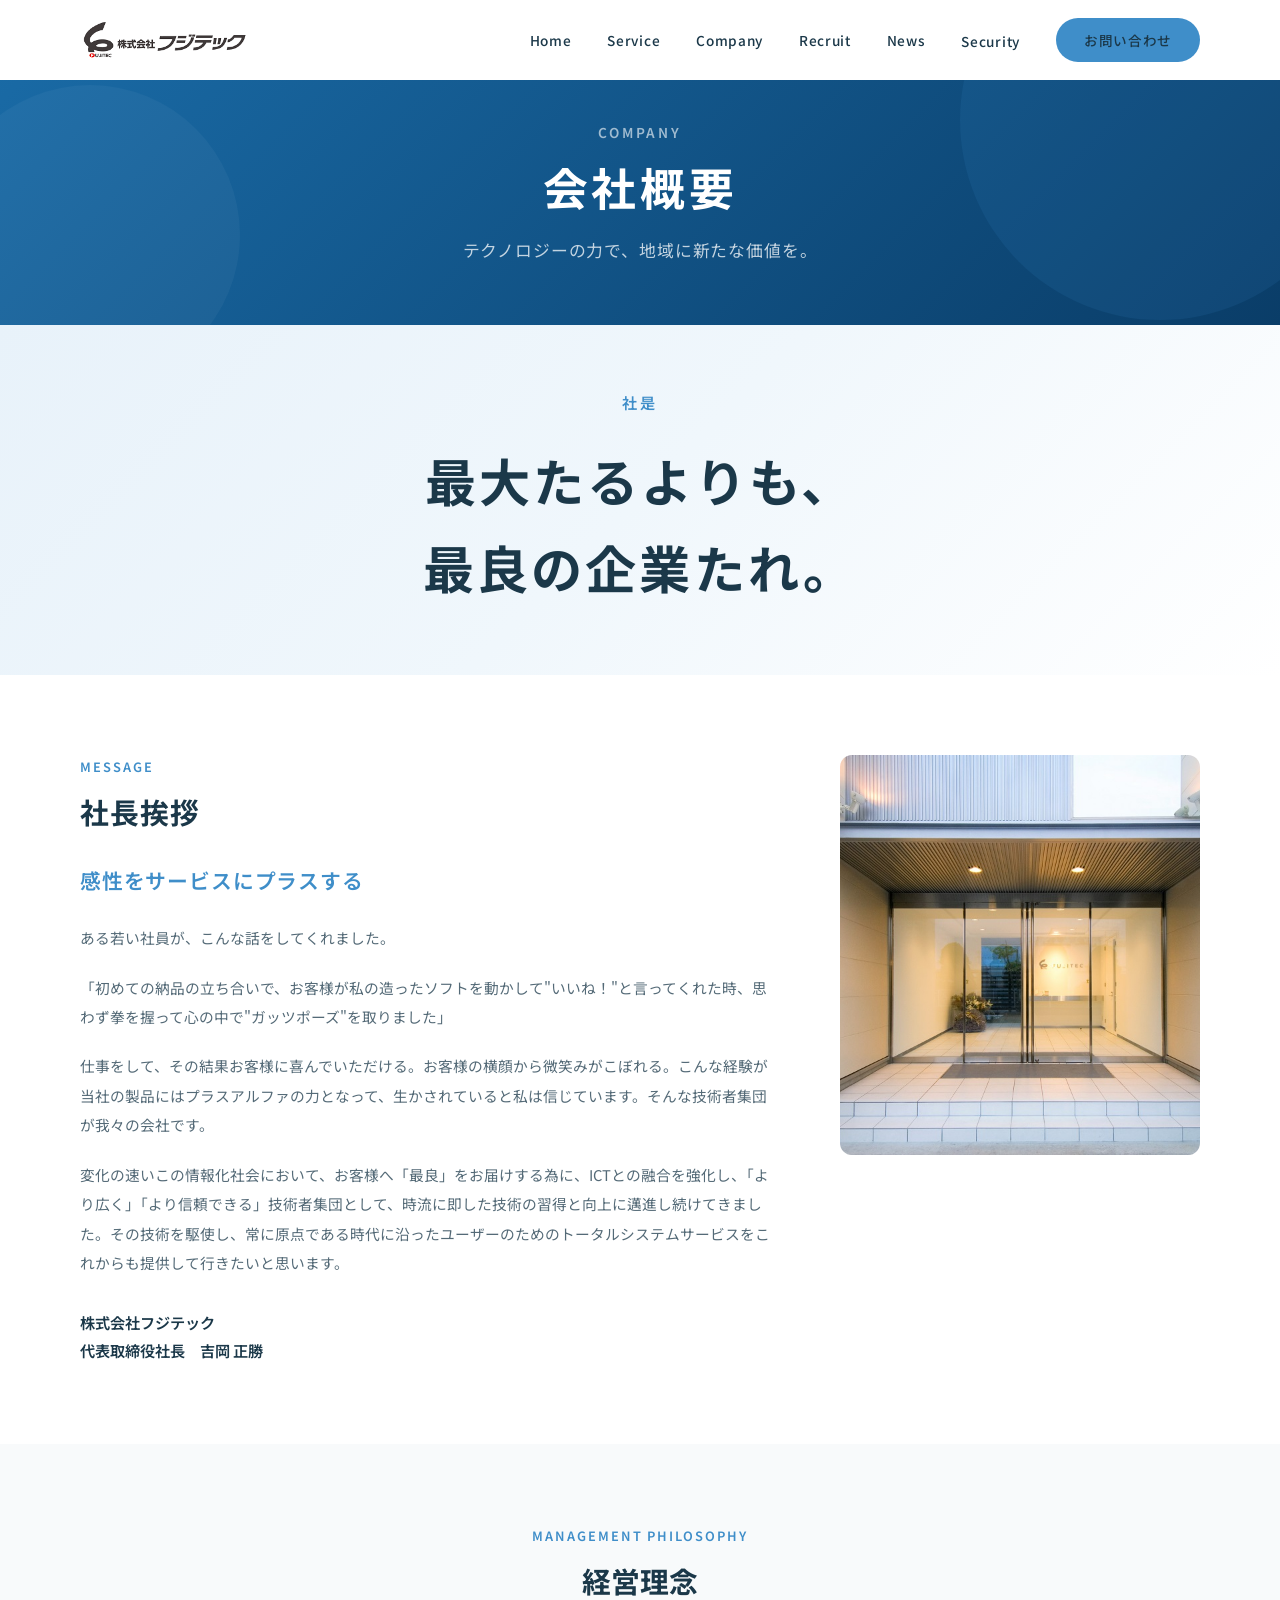
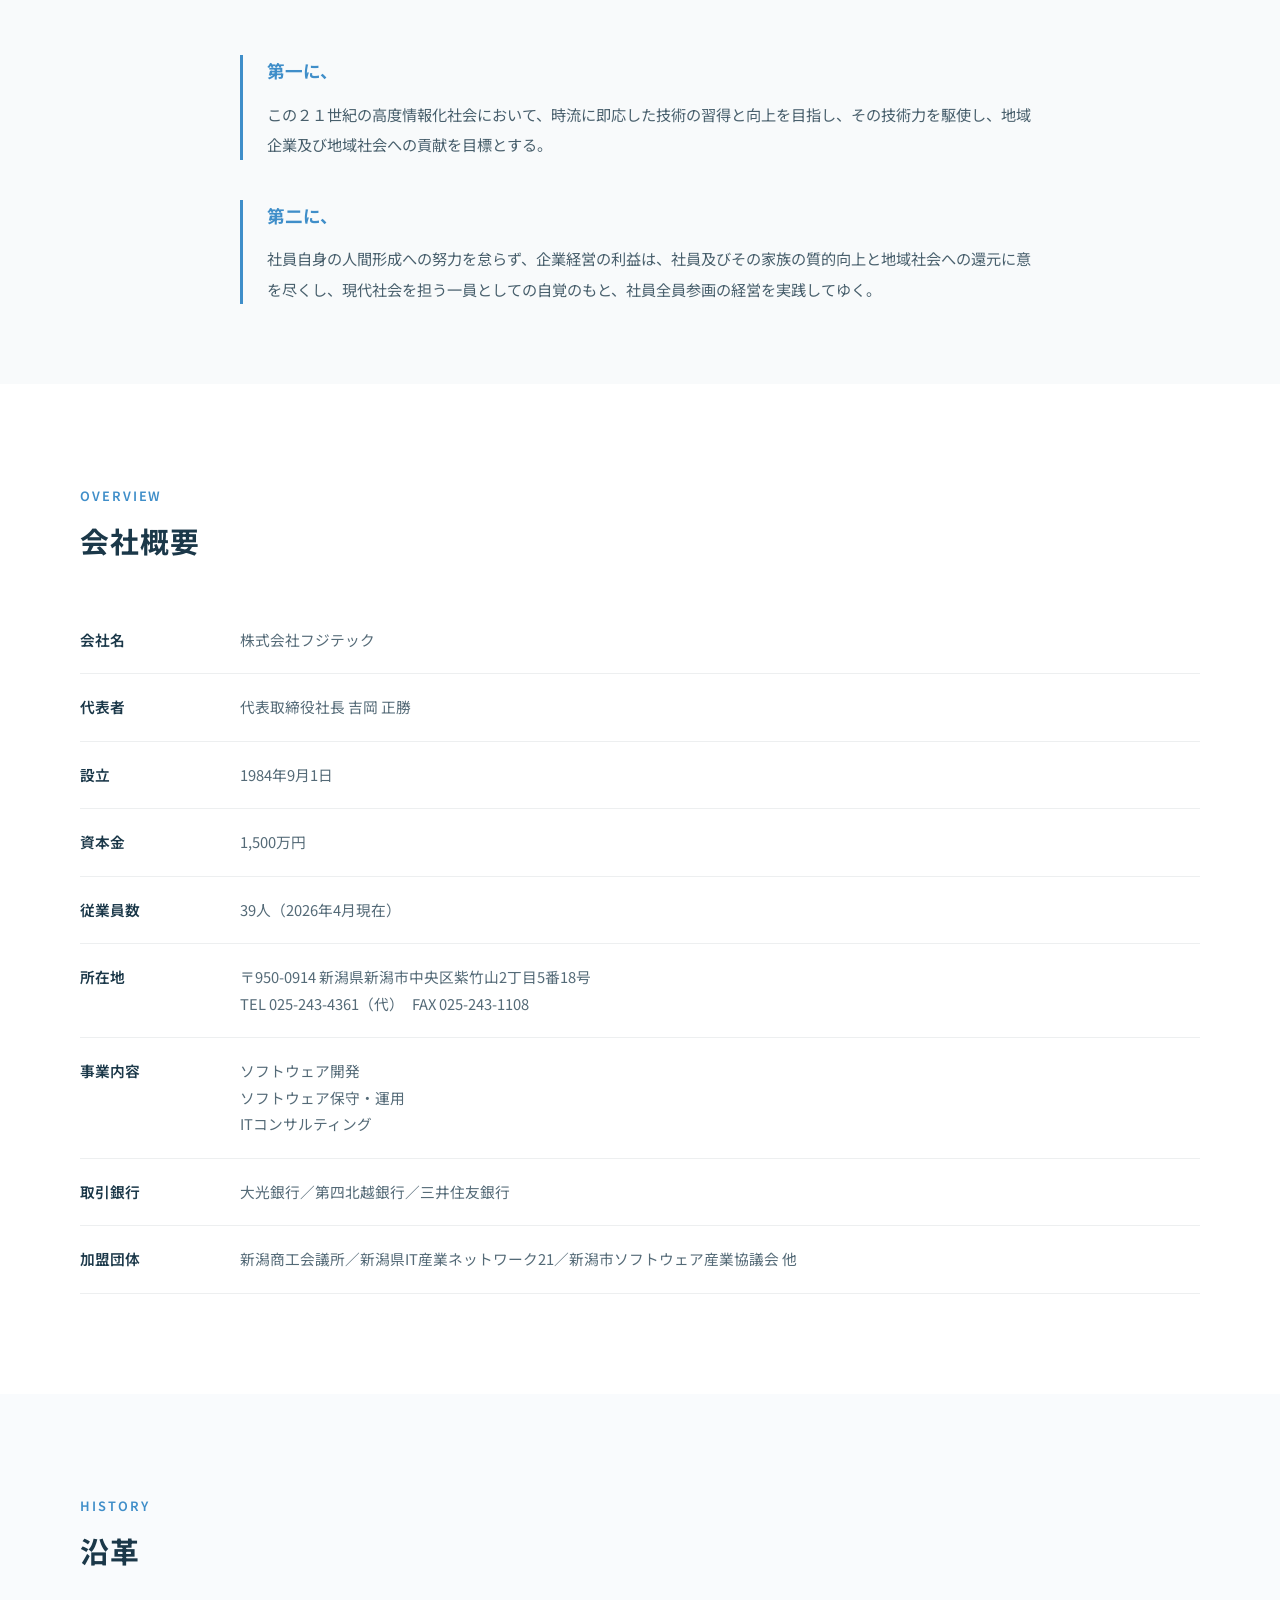
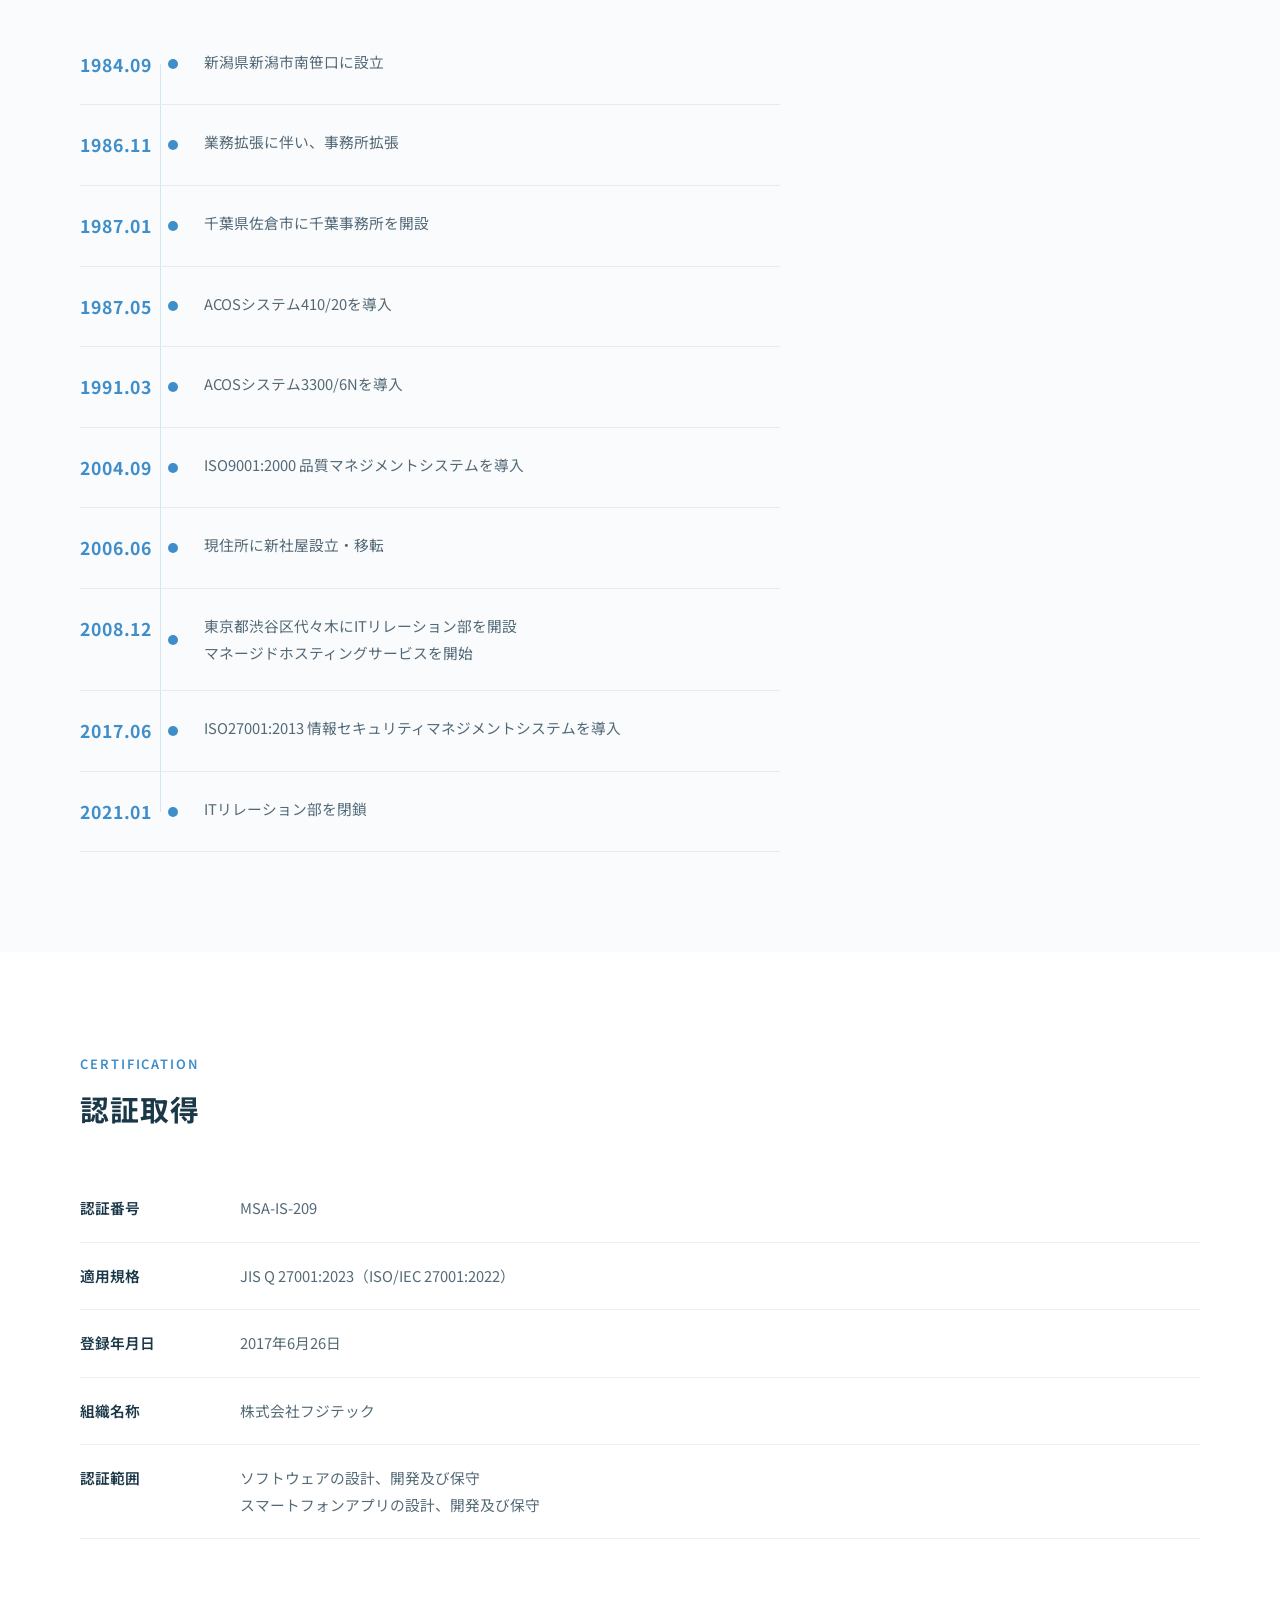
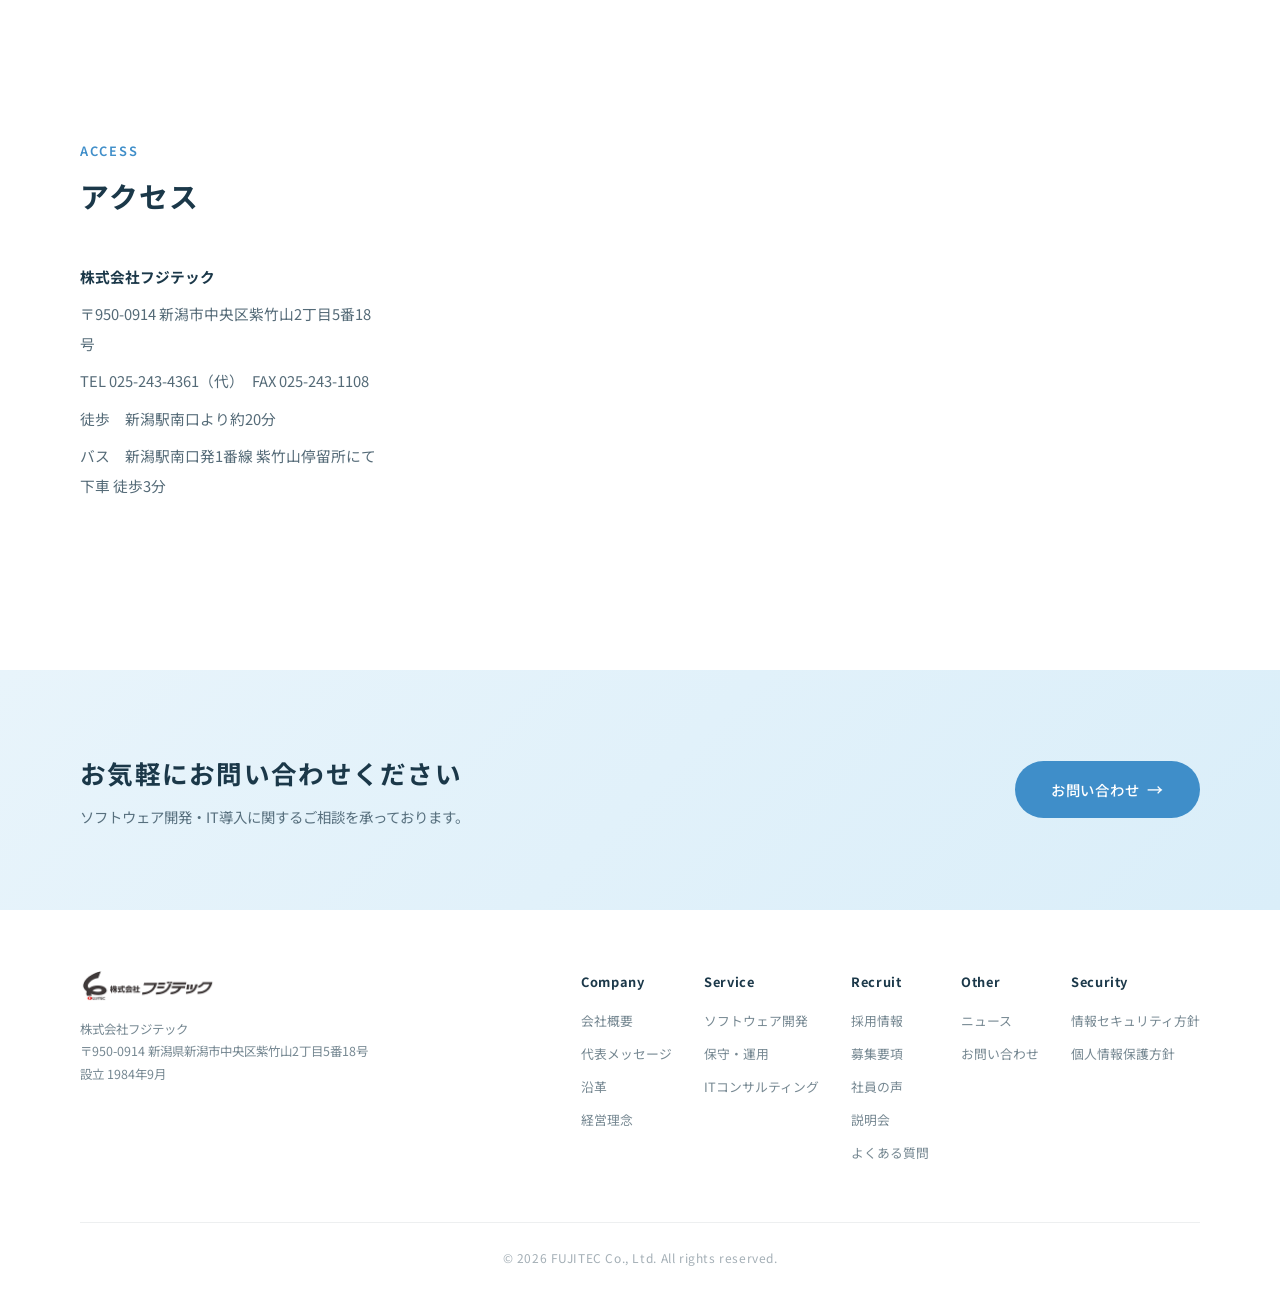
==== commit e8293e5f: "Add Home link to header nav + mobile menu (top page navigation)" ====
--- a/company.html
+++ b/company.html
@@ -27,6 +27,7 @@
       </a>
 
       <nav class="header-nav">
+        <a href="index.html">Home</a>
         <a href="service.html">Service</a>
         <a href="company.html">Company</a>
         <a href="recruit.html">Recruit</a>
@@ -53,6 +54,7 @@
   <div class="mobile-menu-overlay"></div>
   <div class="mobile-menu">
     <button class="mobile-menu-close" aria-label="閉じる">&times;</button>
+    <a href="index.html">Home</a>
     <a href="service.html">Service</a>
     <a href="company.html">Company</a>
     <a href="recruit.html">Recruit</a>
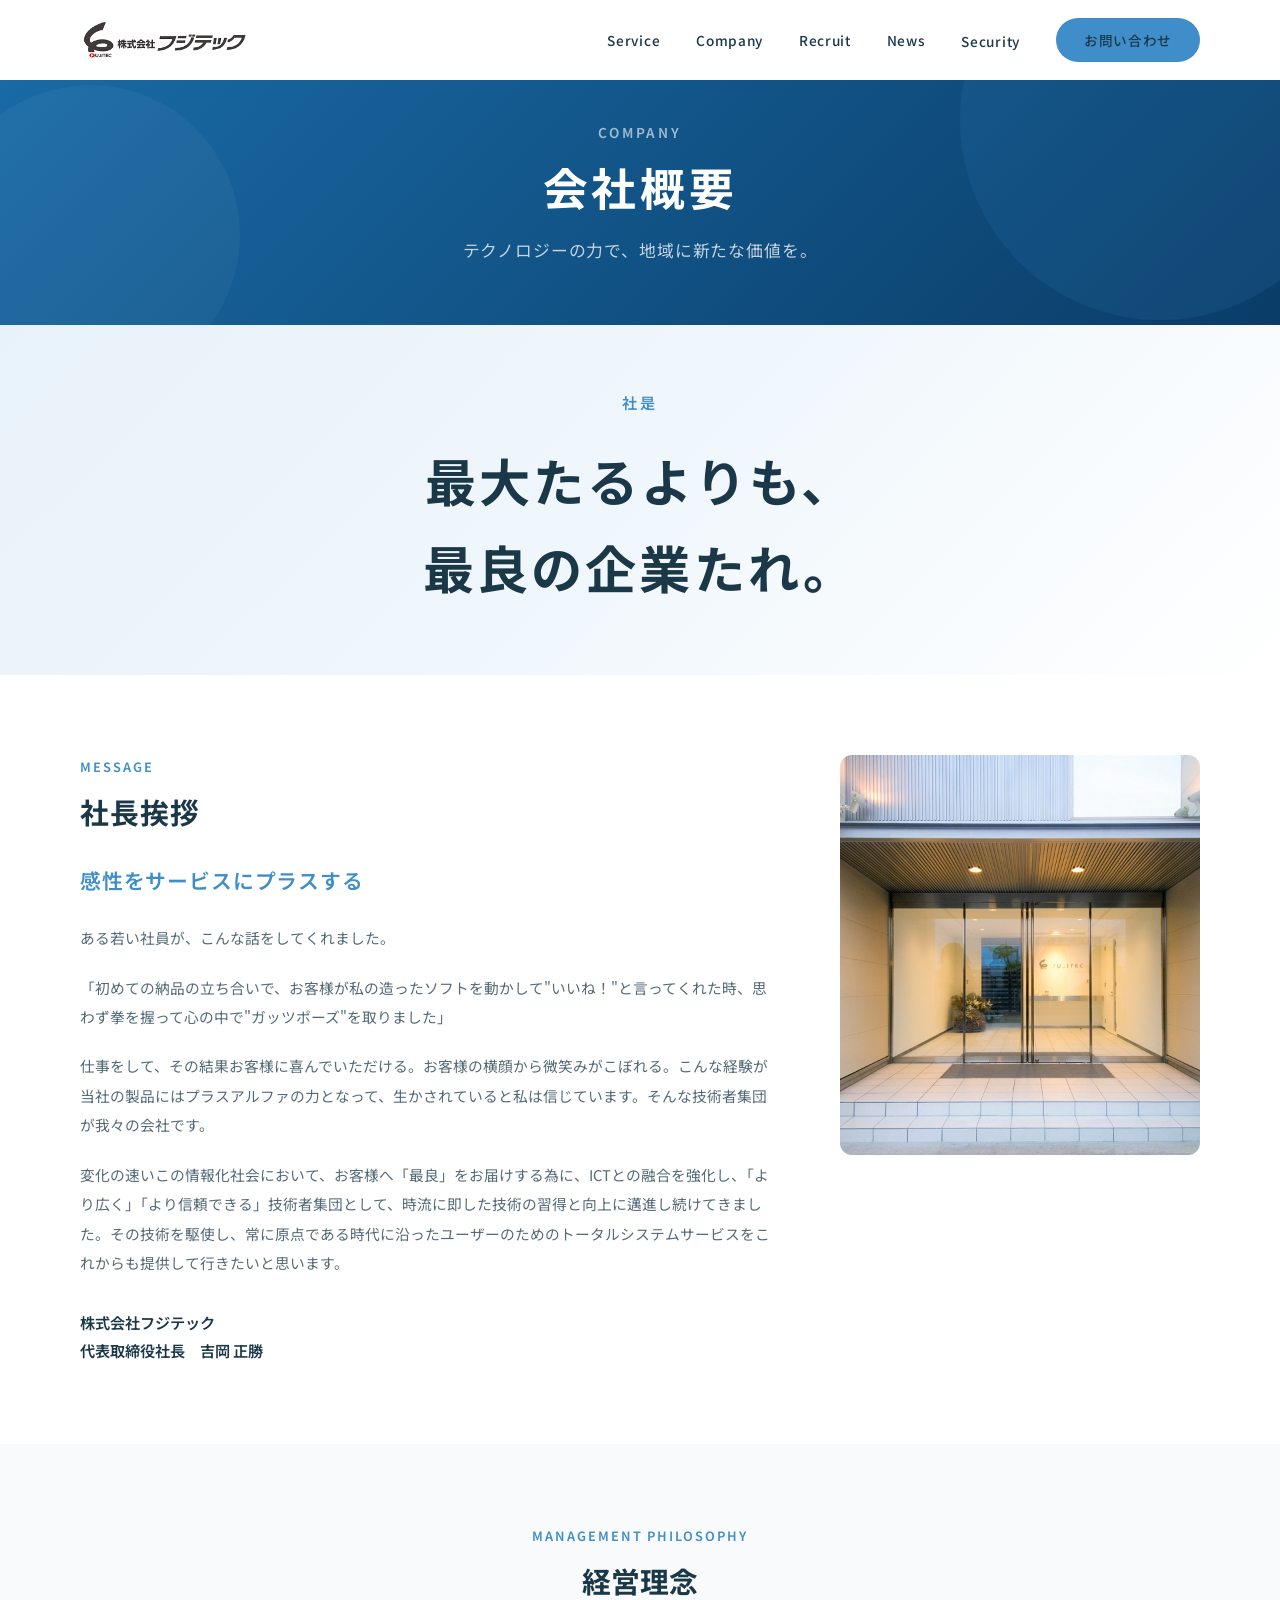
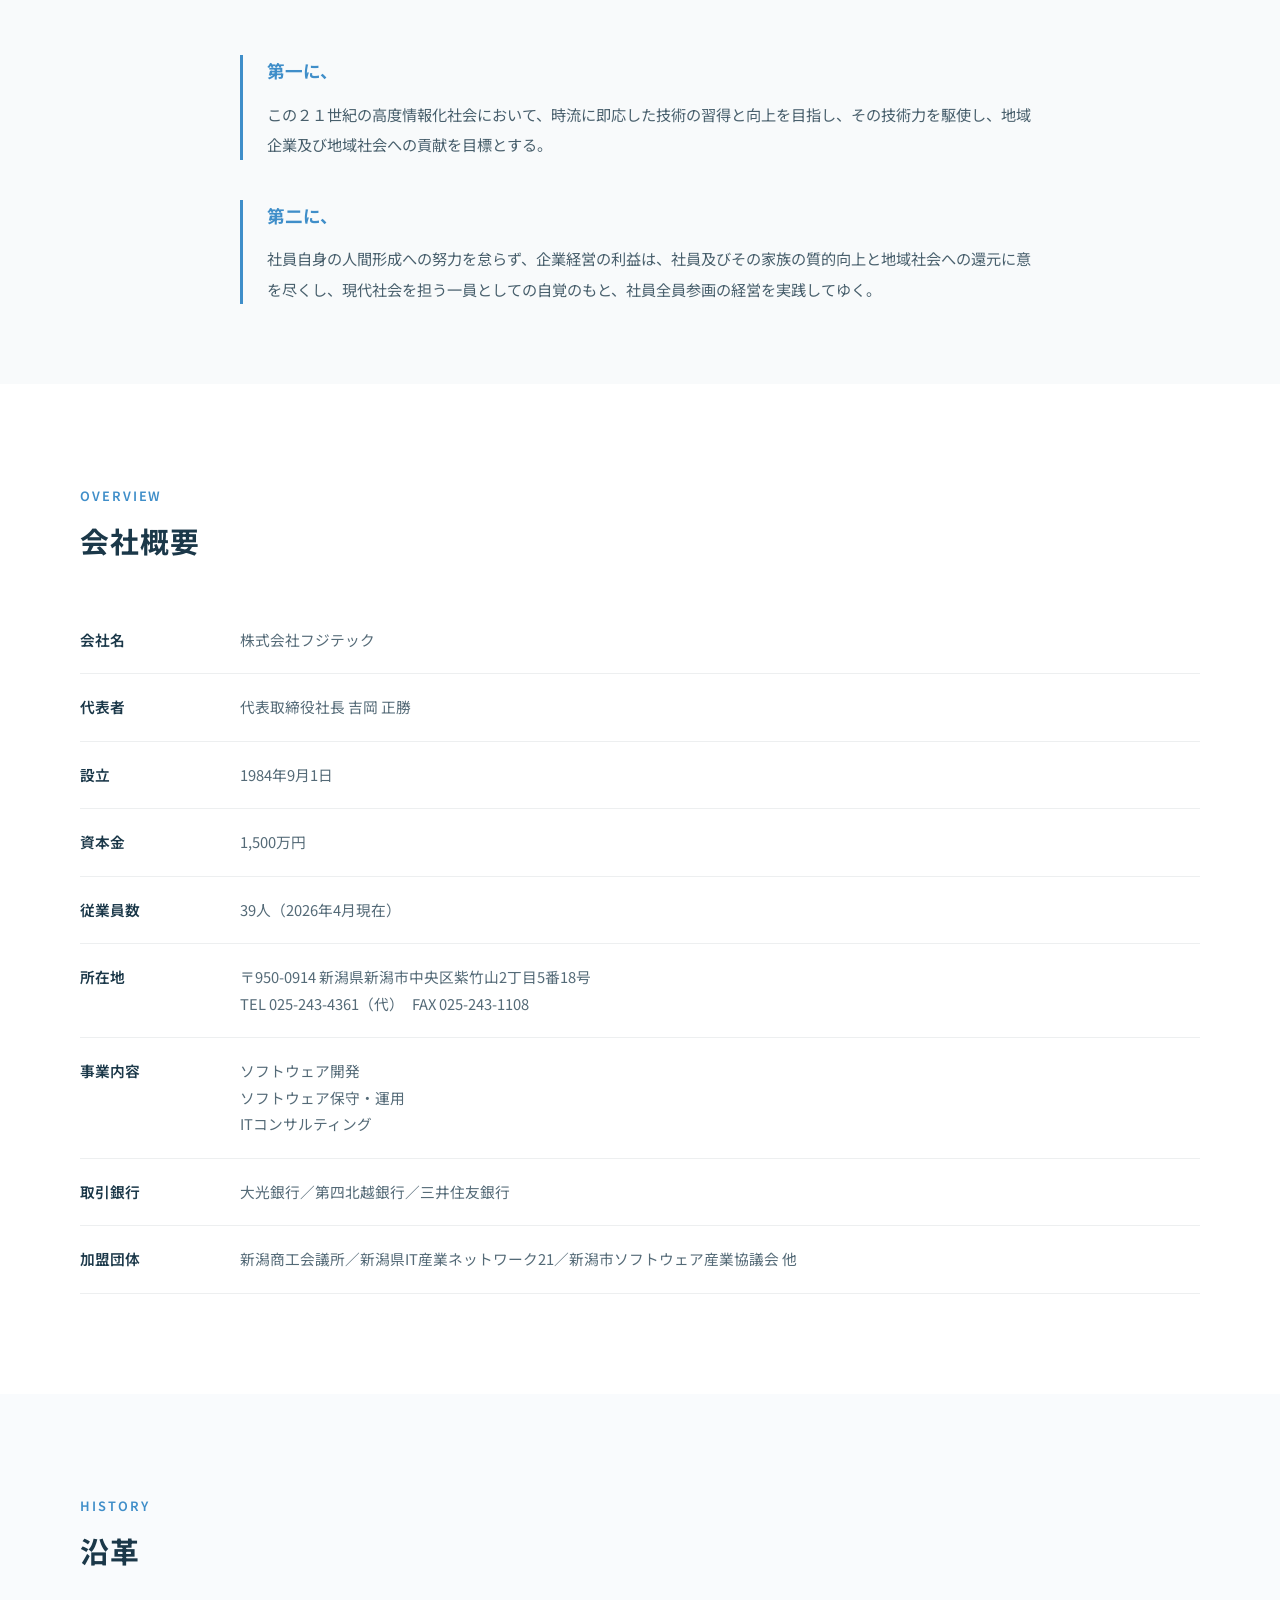
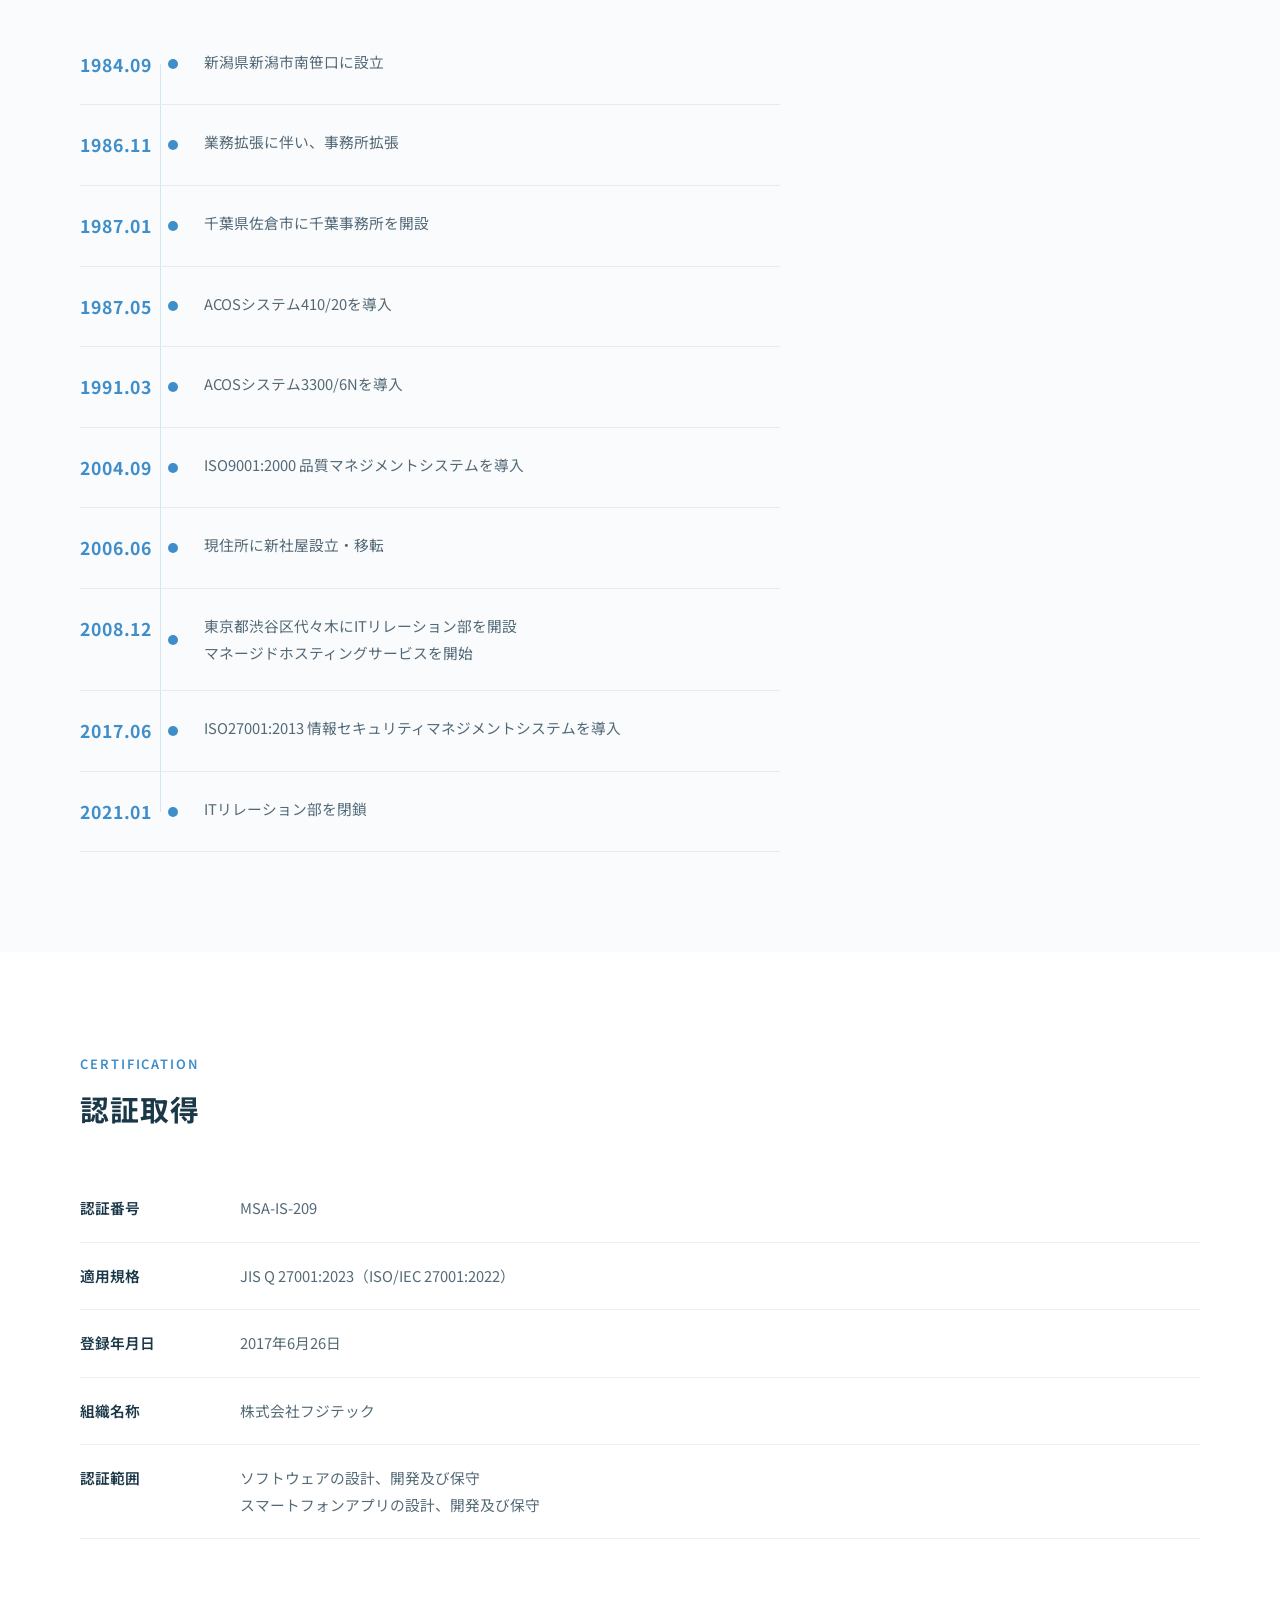
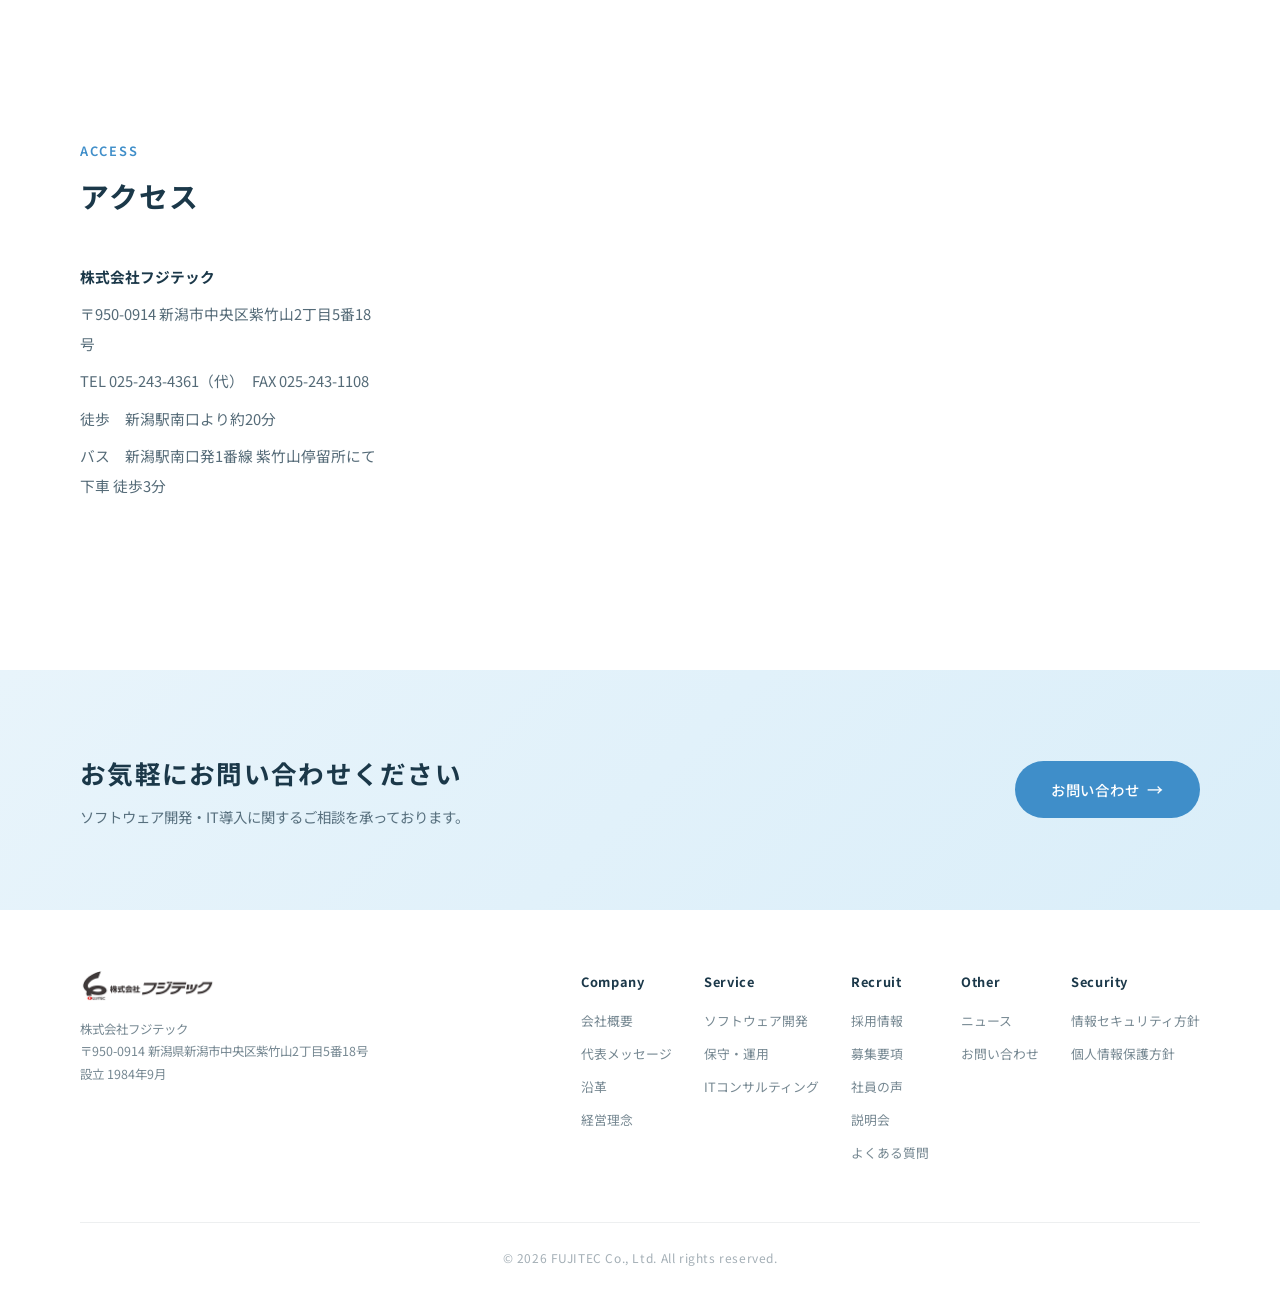
==== commit f0408400: "Mobile menu: logo + close header, remove Home text link" ====
--- a/company.html
+++ b/company.html
@@ -27,7 +27,6 @@
       </a>
 
       <nav class="header-nav">
-        <a href="index.html">Home</a>
         <a href="service.html">Service</a>
         <a href="company.html">Company</a>
         <a href="recruit.html">Recruit</a>
@@ -53,8 +52,10 @@
   <!-- Mobile Menu -->
   <div class="mobile-menu-overlay"></div>
   <div class="mobile-menu">
-    <button class="mobile-menu-close" aria-label="閉じる">&times;</button>
-    <a href="index.html">Home</a>
+    <div class="mobile-menu-header">
+      <a href="index.html" class="mobile-menu-logo"><img src="images/logo.png" alt="株式会社フジテック"></a>
+      <button class="mobile-menu-close" aria-label="閉じる">&times;</button>
+    </div>
     <a href="service.html">Service</a>
     <a href="company.html">Company</a>
     <a href="recruit.html">Recruit</a>
--- a/css/style.css
+++ b/css/style.css
@@ -381,10 +381,23 @@
   pointer-events: auto;
 }
 
+.mobile-menu-header {
+  position: absolute;
+  top: 0;
+  left: 0;
+  right: 0;
+  display: flex;
+  align-items: center;
+  justify-content: space-between;
+  padding: 16px 24px;
+}
+
+.mobile-menu-logo img {
+  height: 32px;
+  width: auto;
+}
+
 .mobile-menu-close {
-  position: absolute;
-  top: 20px;
-  right: 24px;
   background: none;
   border: none;
   font-size: 2.4rem;
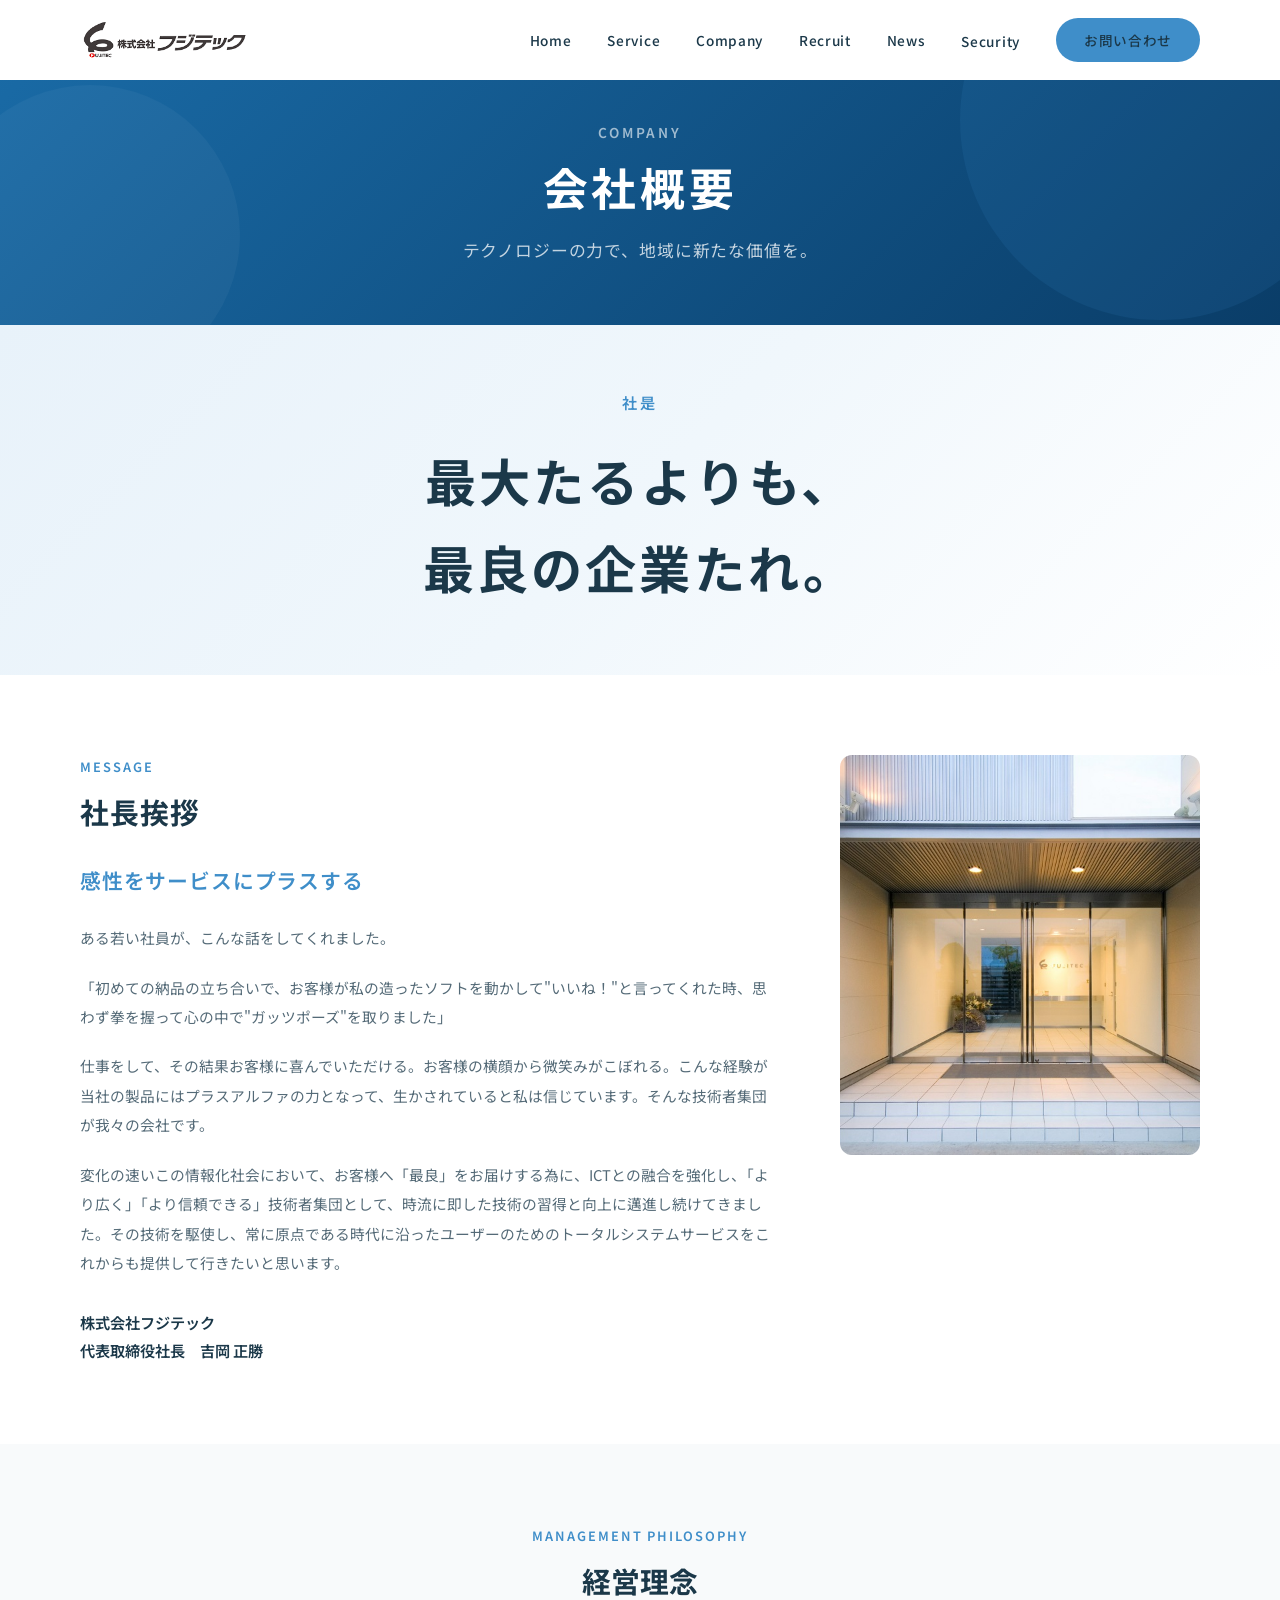
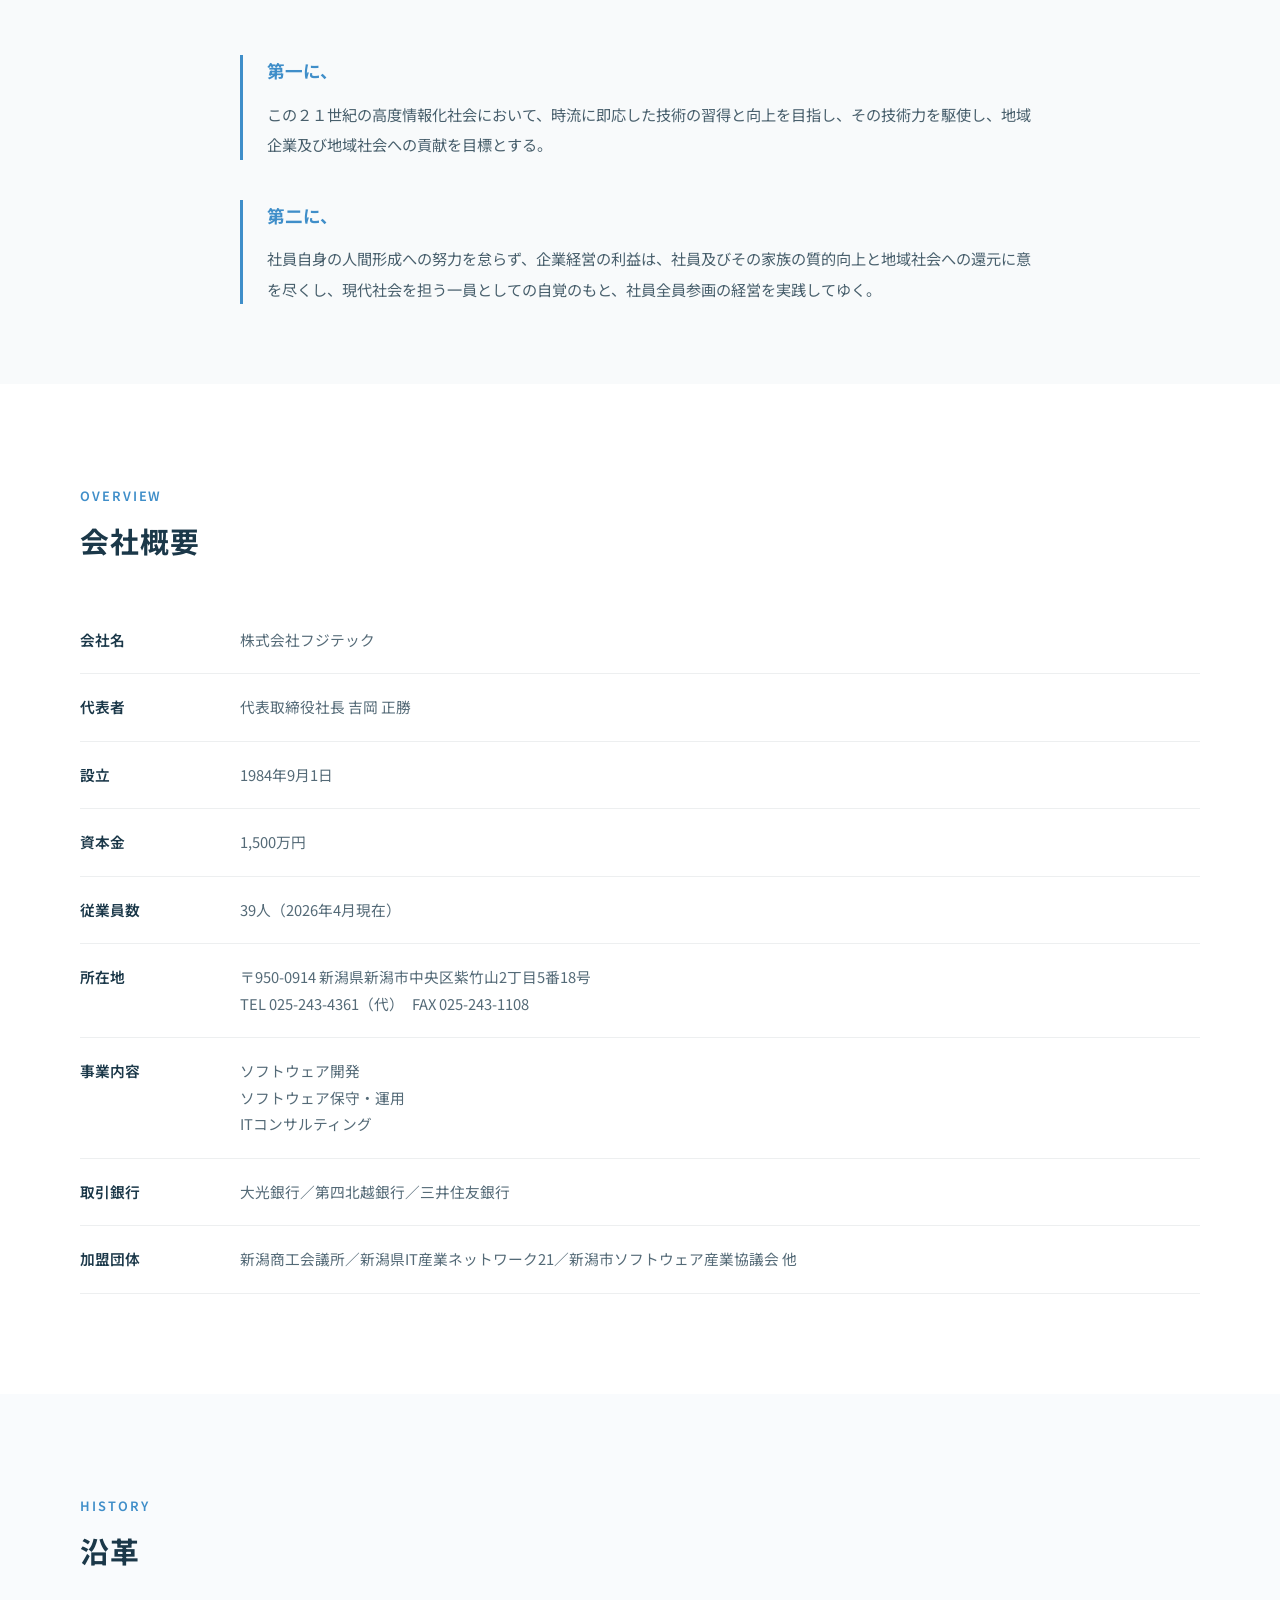
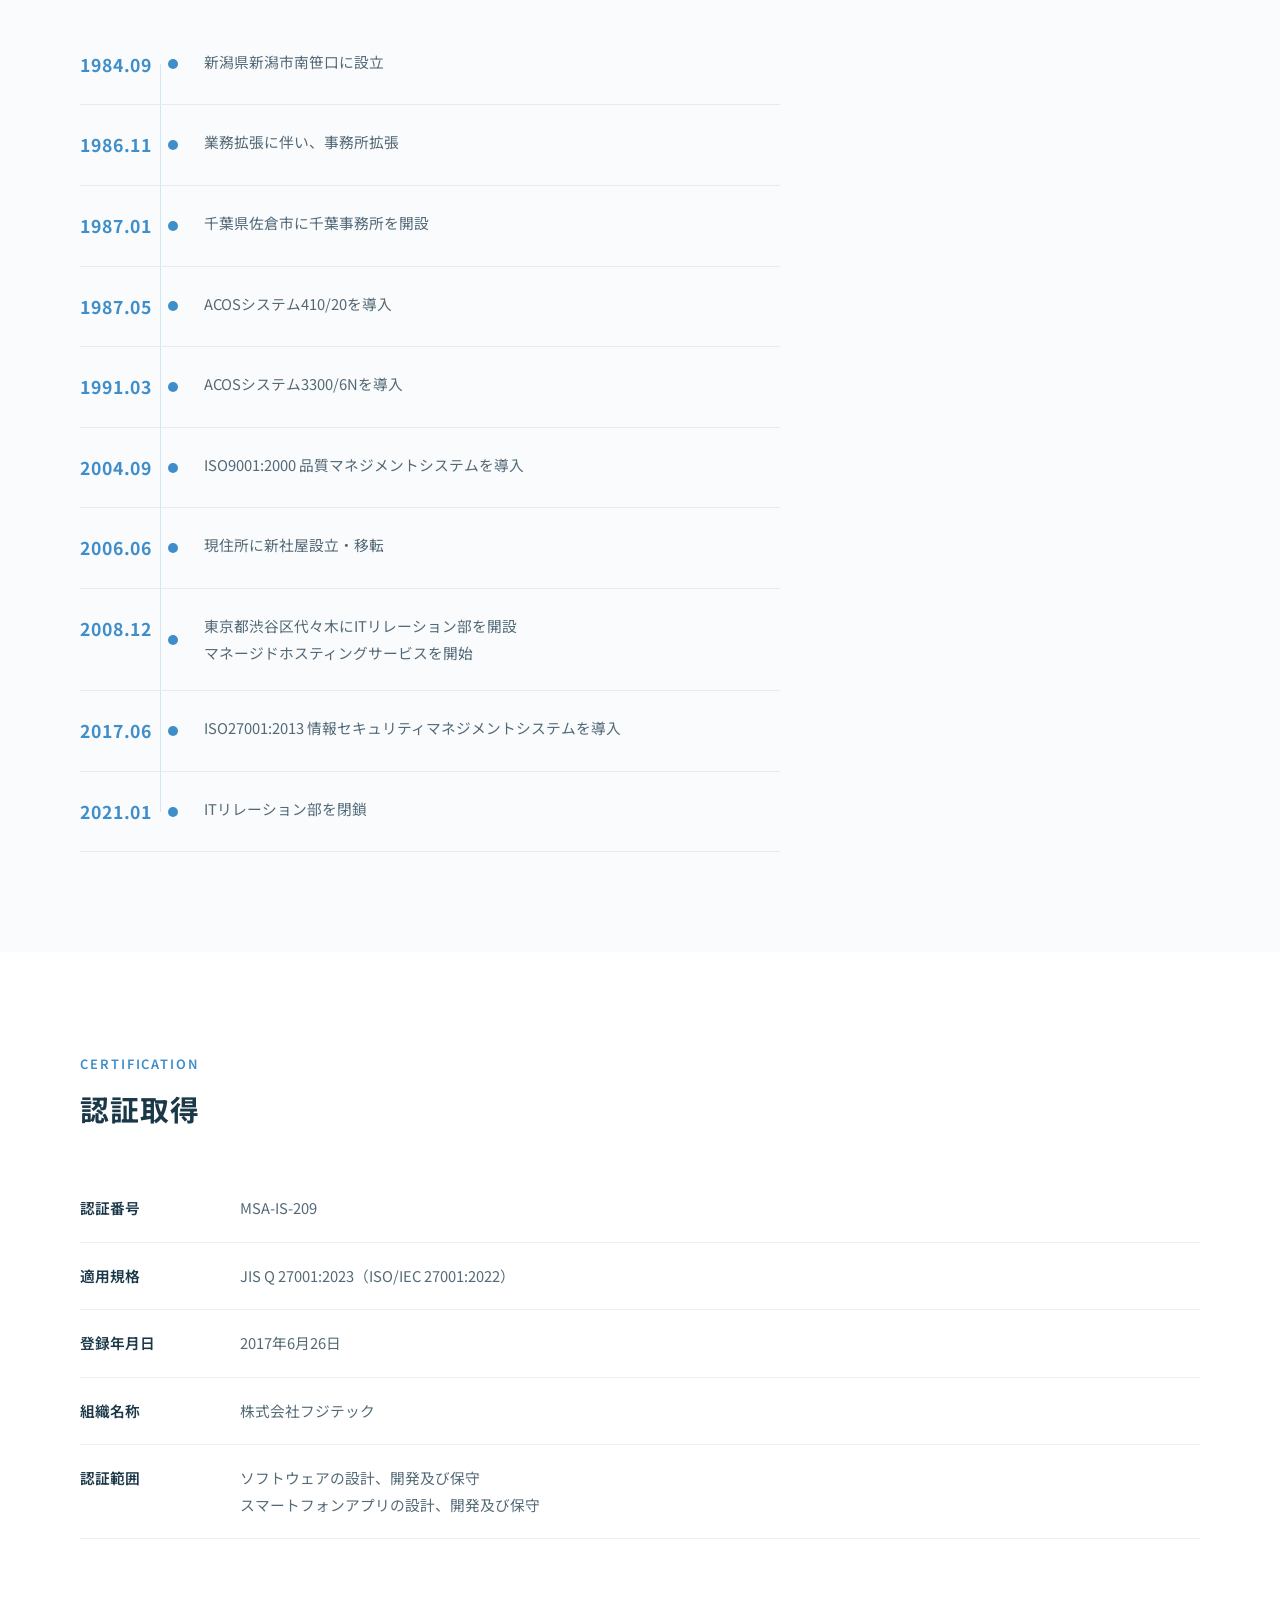
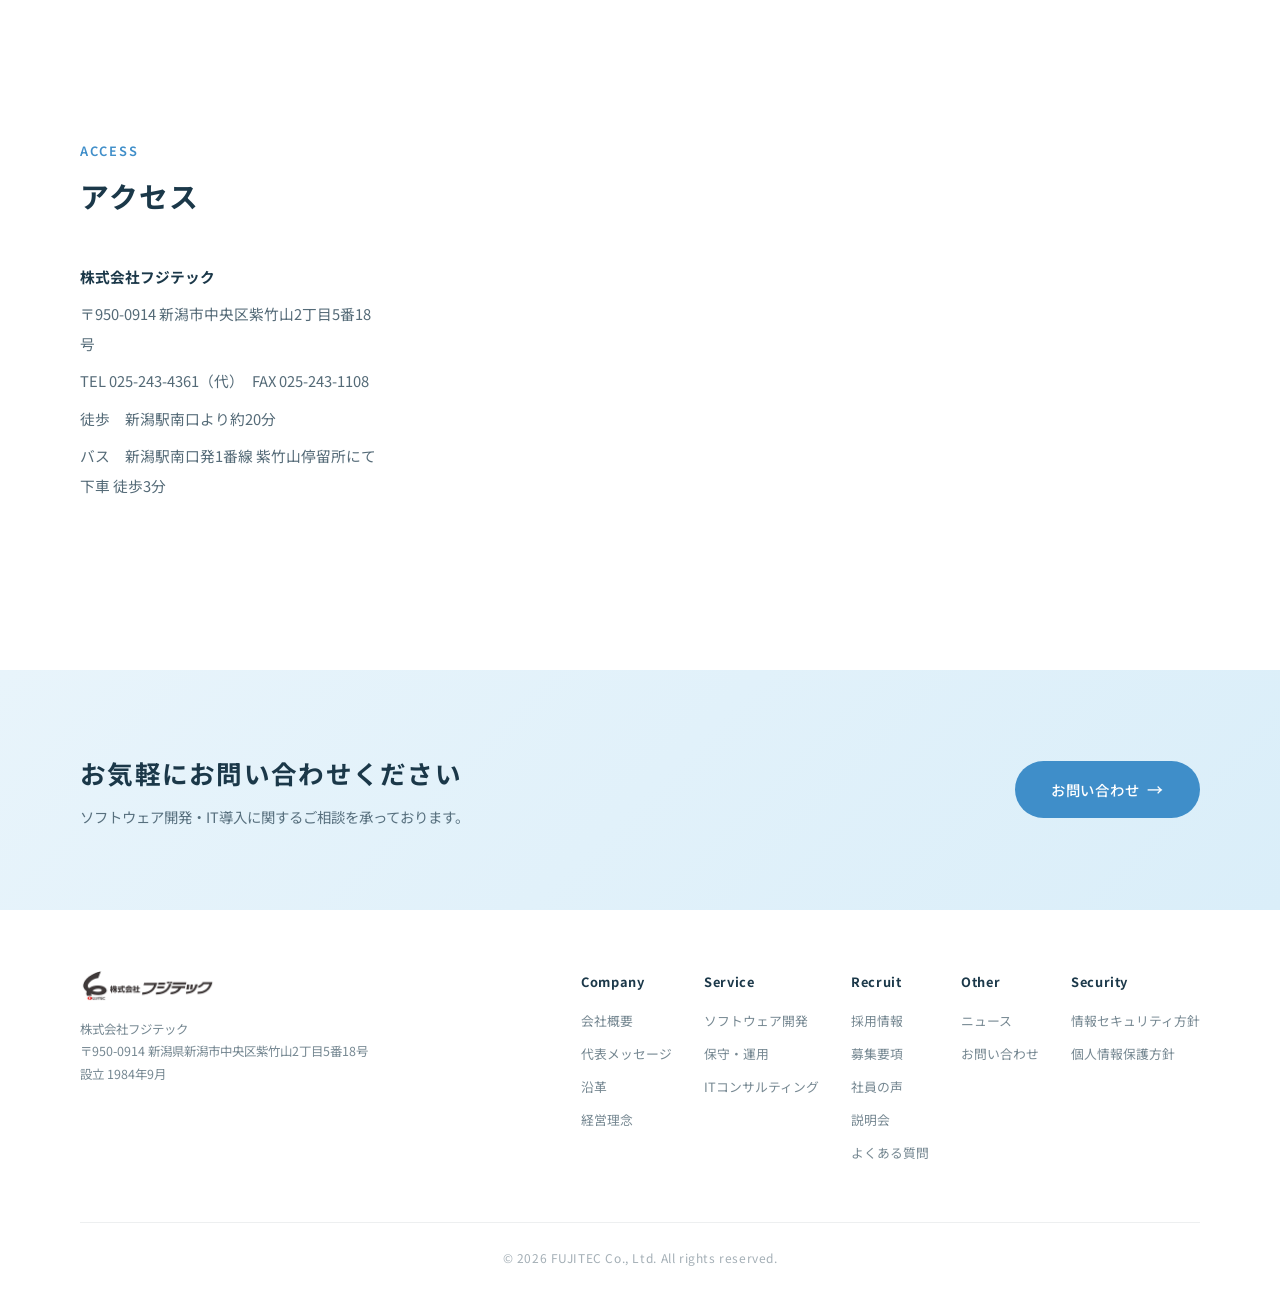
==== commit a529b233: "Add Home link to both PC header nav and mobile menu" ====
--- a/company.html
+++ b/company.html
@@ -27,6 +27,7 @@
       </a>
 
       <nav class="header-nav">
+        <a href="index.html">Home</a>
         <a href="service.html">Service</a>
         <a href="company.html">Company</a>
         <a href="recruit.html">Recruit</a>
@@ -56,6 +57,7 @@
       <a href="index.html" class="mobile-menu-logo"><img src="images/logo.png" alt="株式会社フジテック"></a>
       <button class="mobile-menu-close" aria-label="閉じる">&times;</button>
     </div>
+    <a href="index.html">Home</a>
     <a href="service.html">Service</a>
     <a href="company.html">Company</a>
     <a href="recruit.html">Recruit</a>
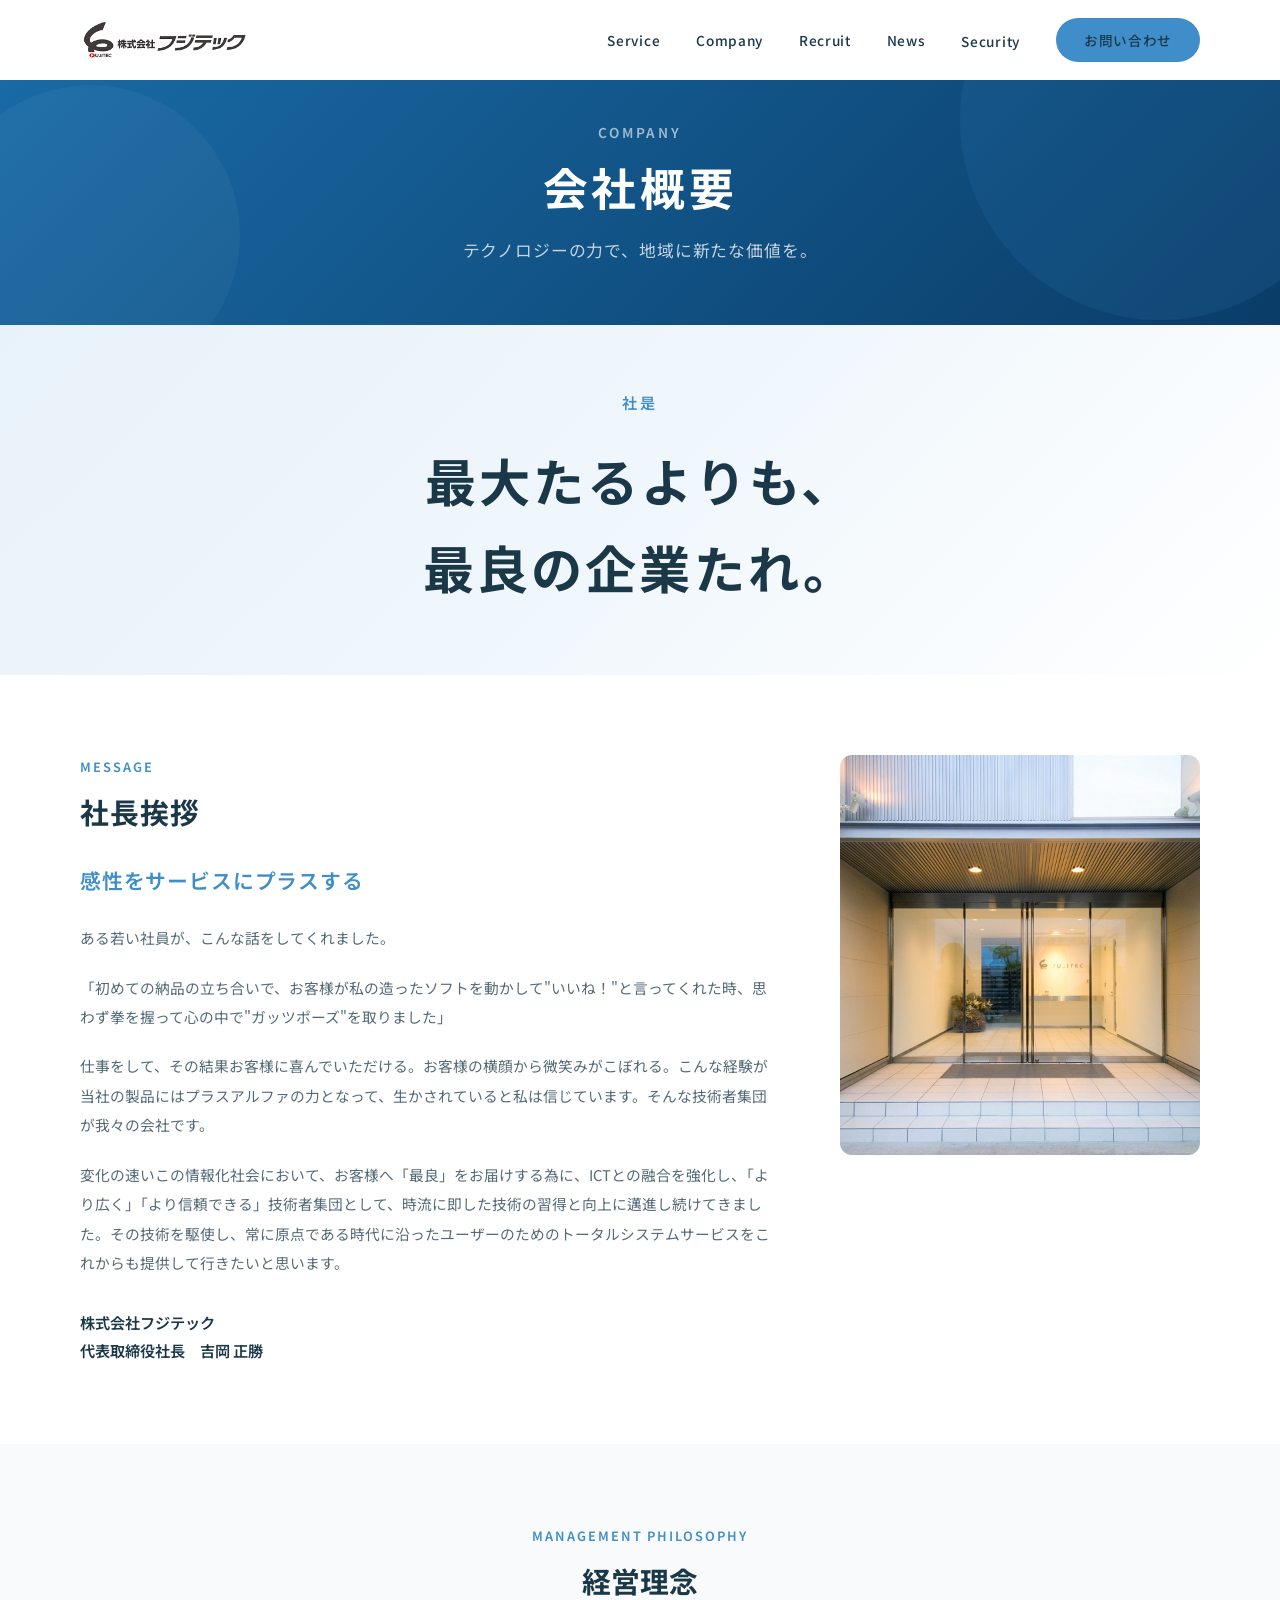
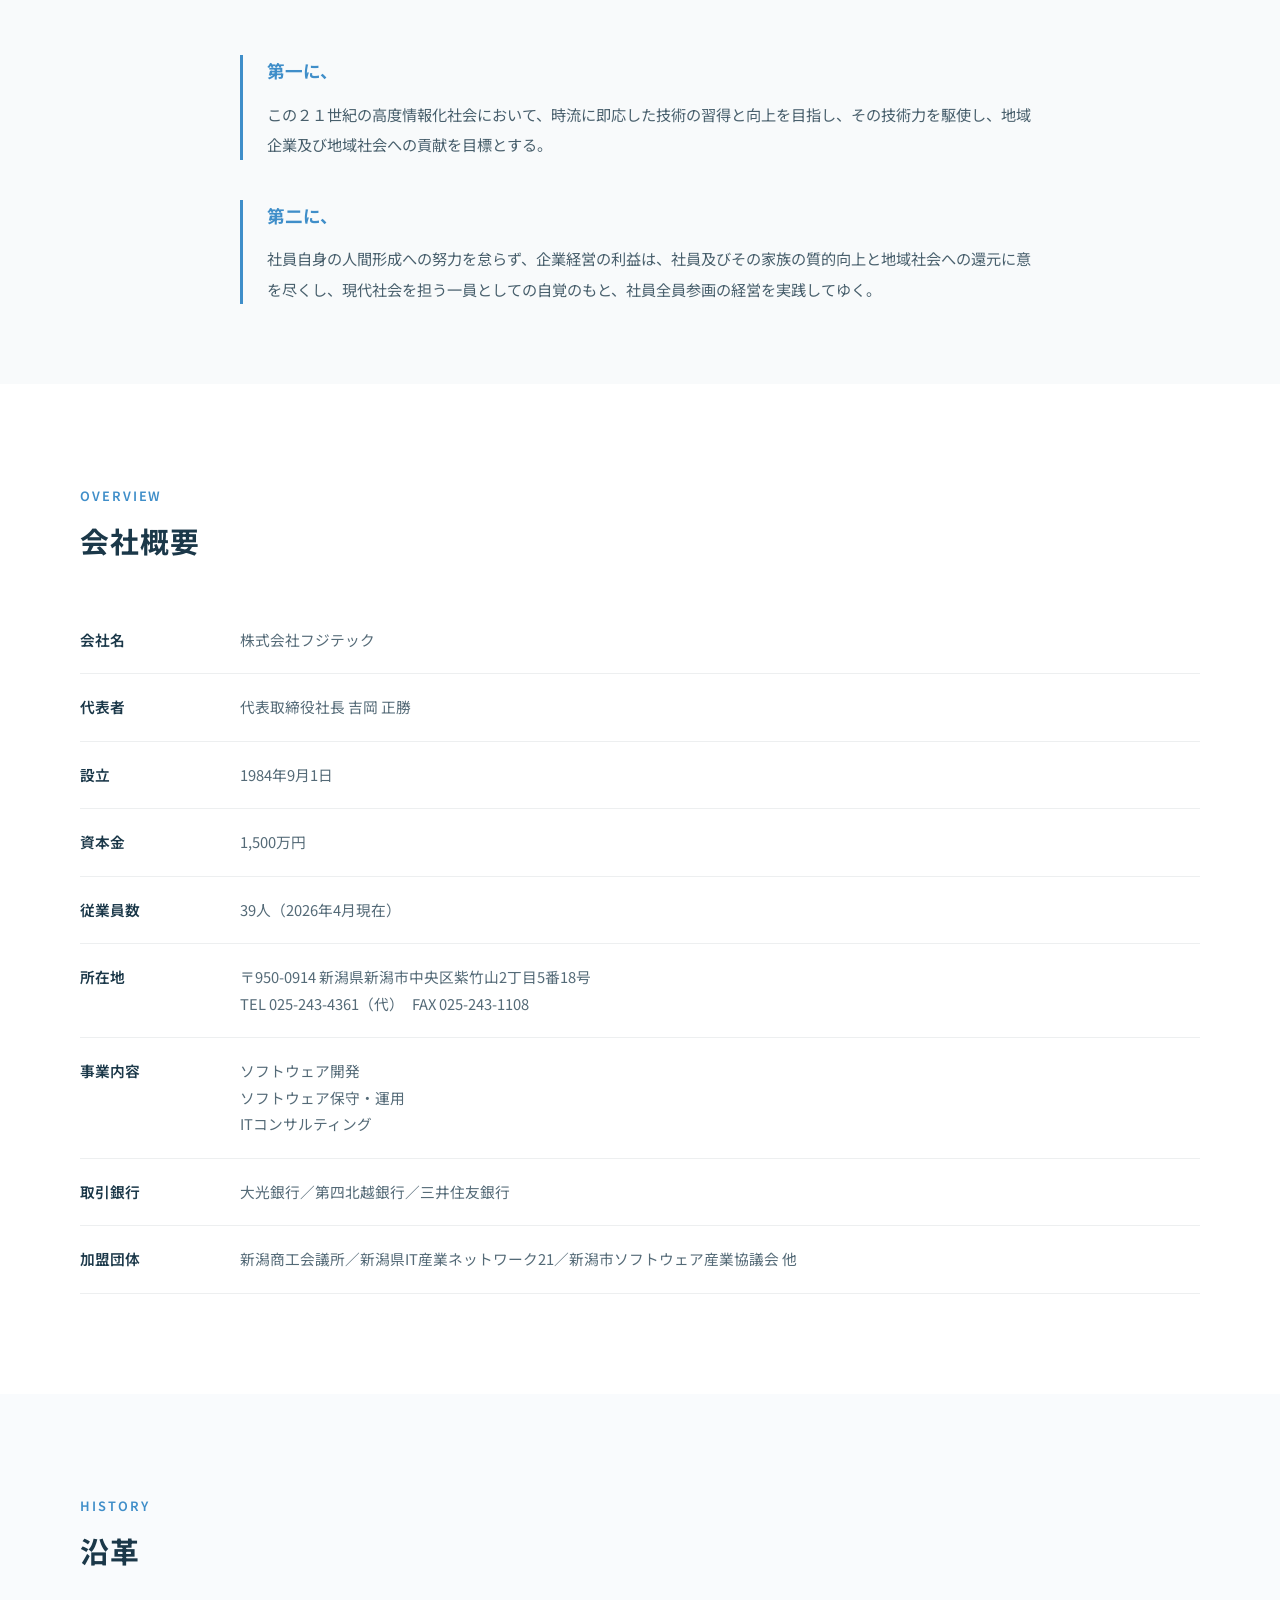
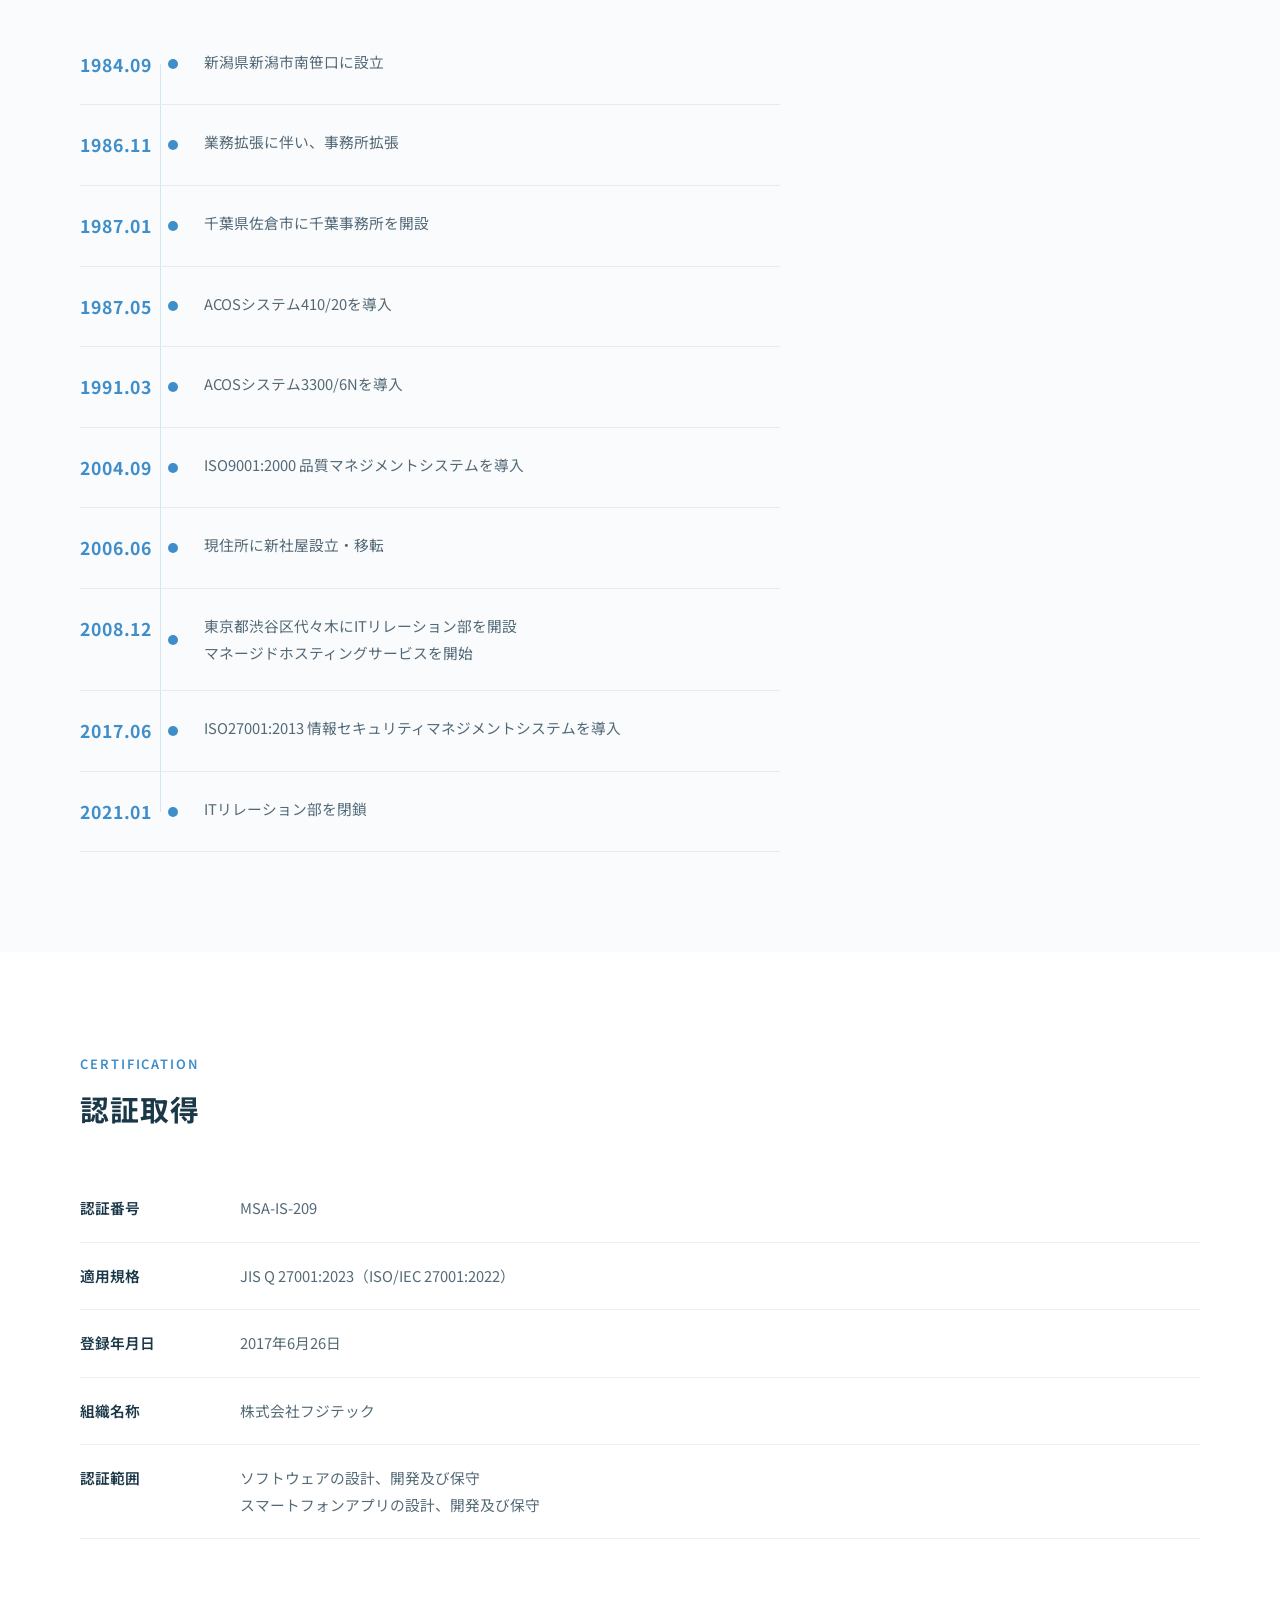
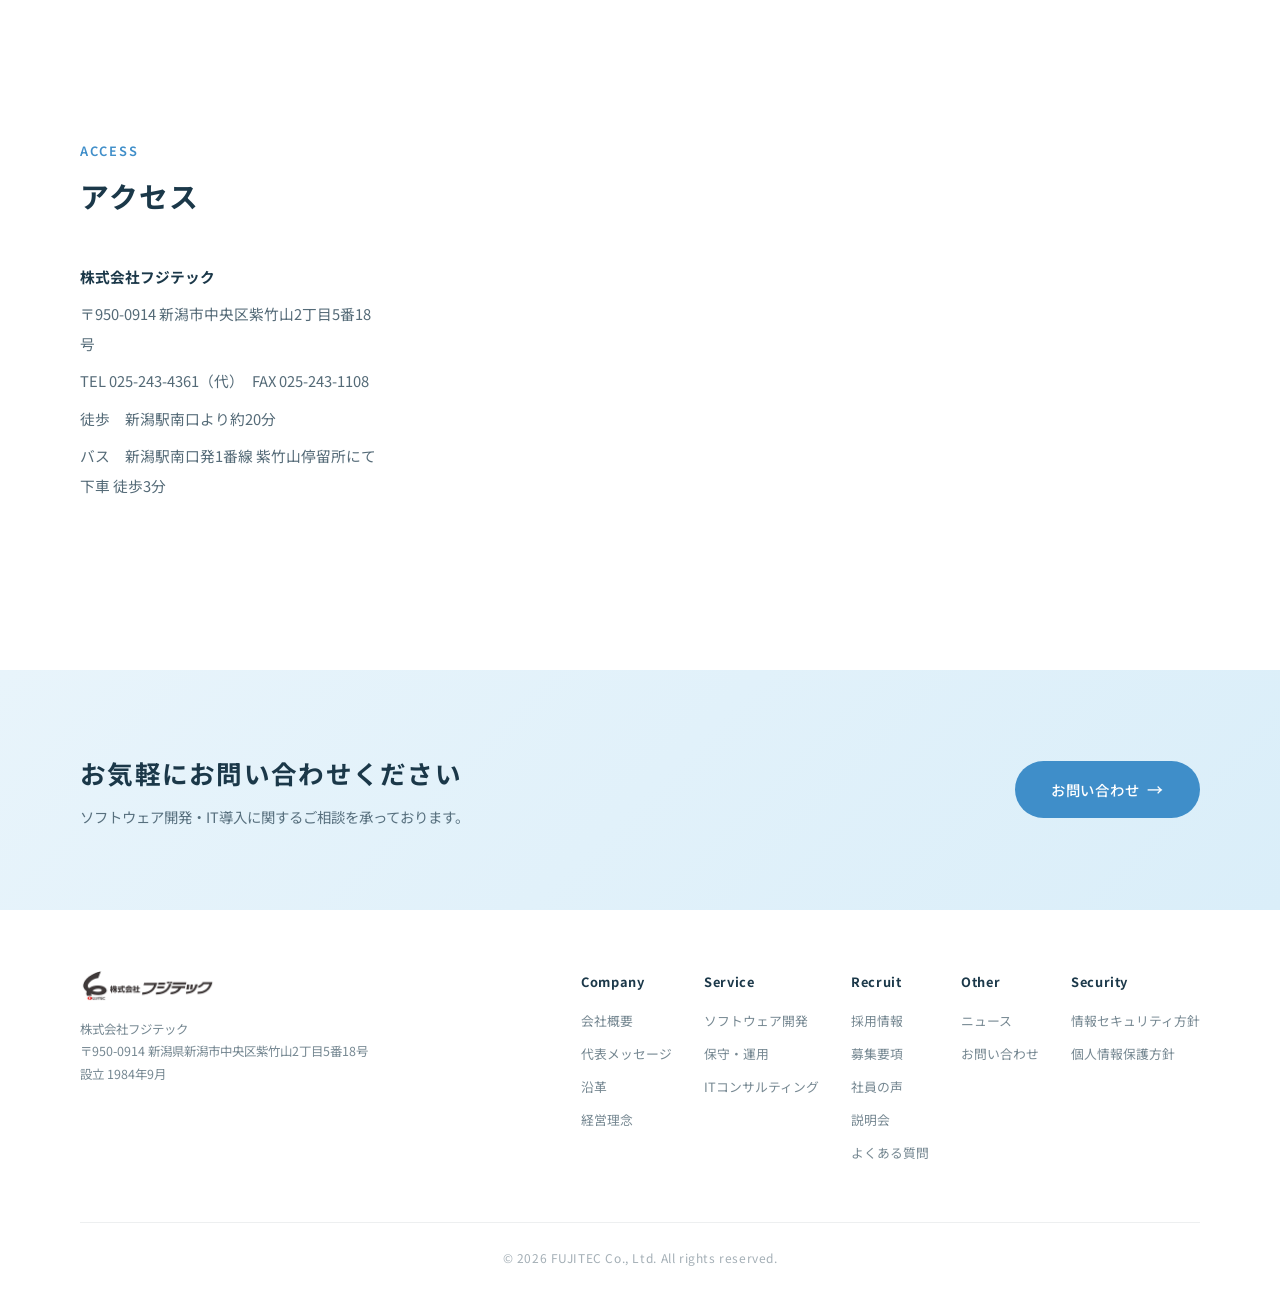
==== commit 2ddef2e4: "Remove Home link from PC header and mobile menu" ====
--- a/company.html
+++ b/company.html
@@ -27,7 +27,6 @@
       </a>
 
       <nav class="header-nav">
-        <a href="index.html">Home</a>
         <a href="service.html">Service</a>
         <a href="company.html">Company</a>
         <a href="recruit.html">Recruit</a>
@@ -57,7 +56,6 @@
       <a href="index.html" class="mobile-menu-logo"><img src="images/logo.png" alt="株式会社フジテック"></a>
       <button class="mobile-menu-close" aria-label="閉じる">&times;</button>
     </div>
-    <a href="index.html">Home</a>
     <a href="service.html">Service</a>
     <a href="company.html">Company</a>
     <a href="recruit.html">Recruit</a>
